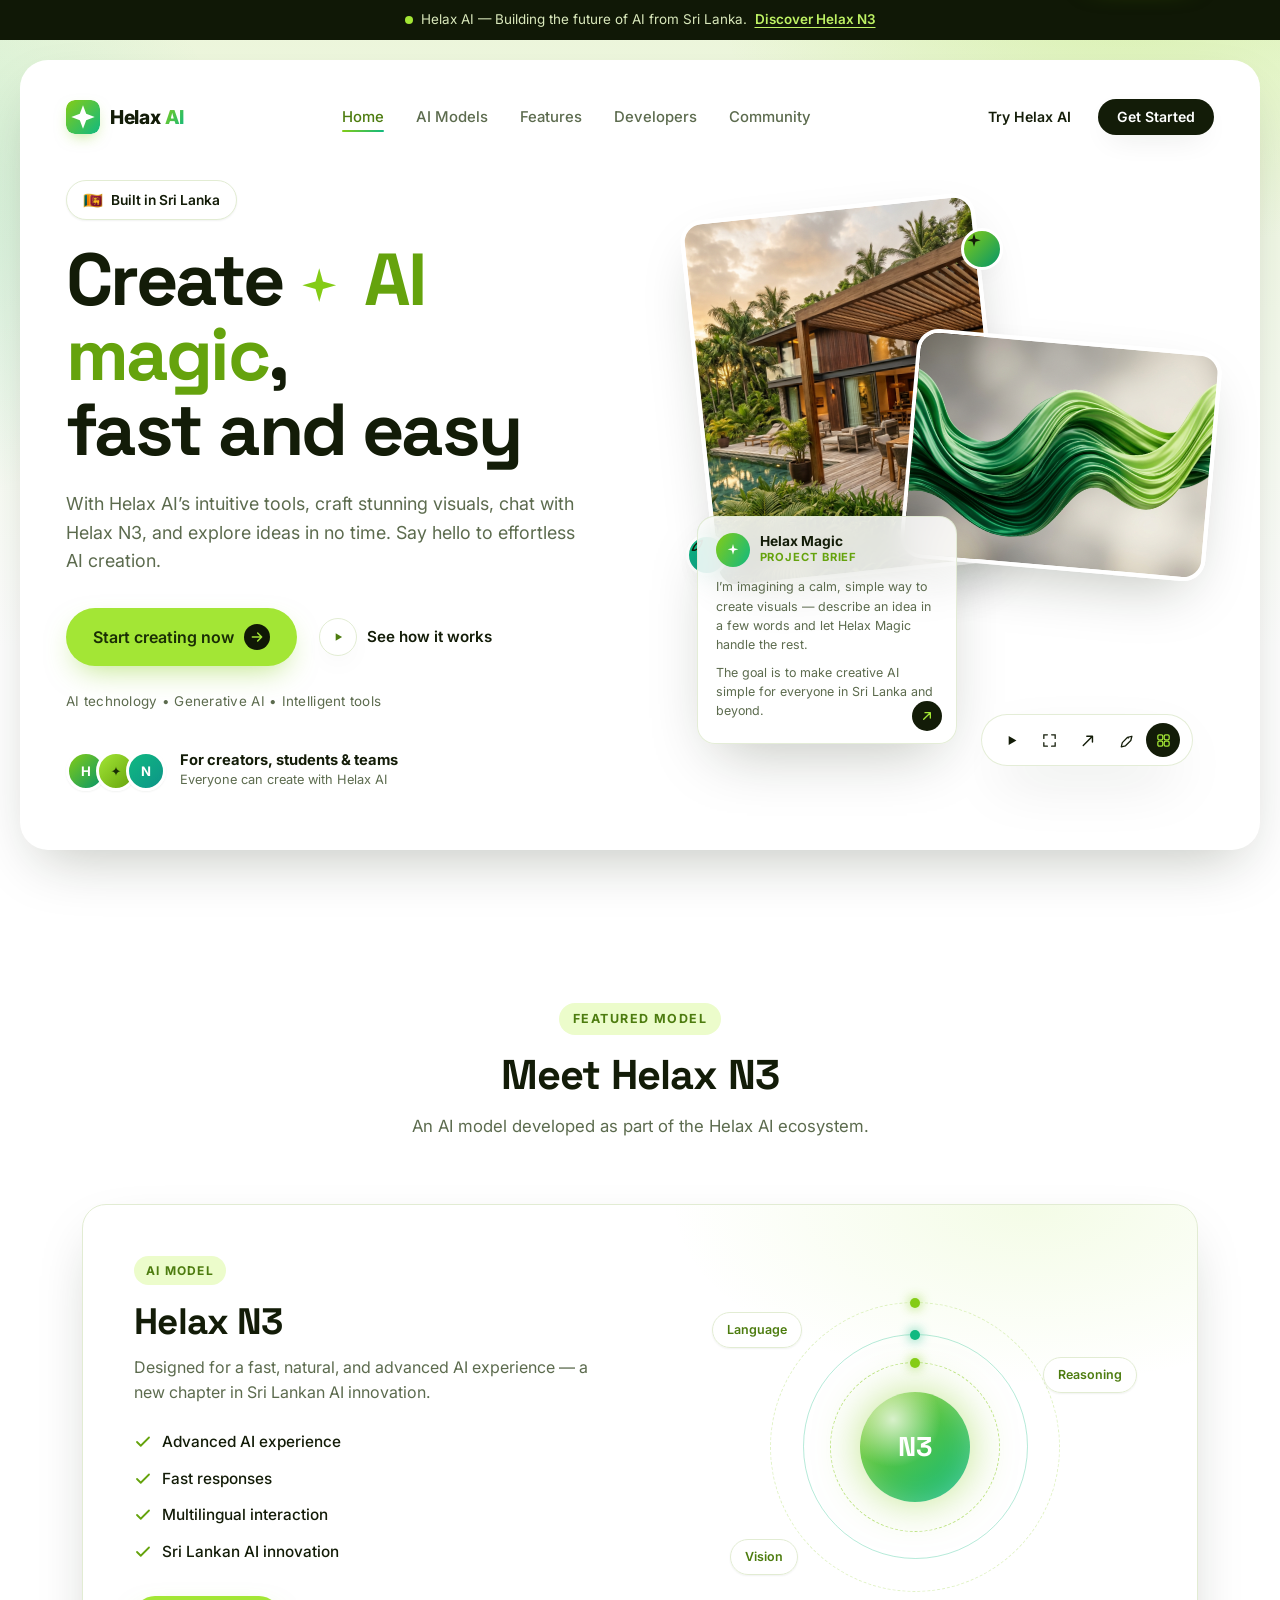
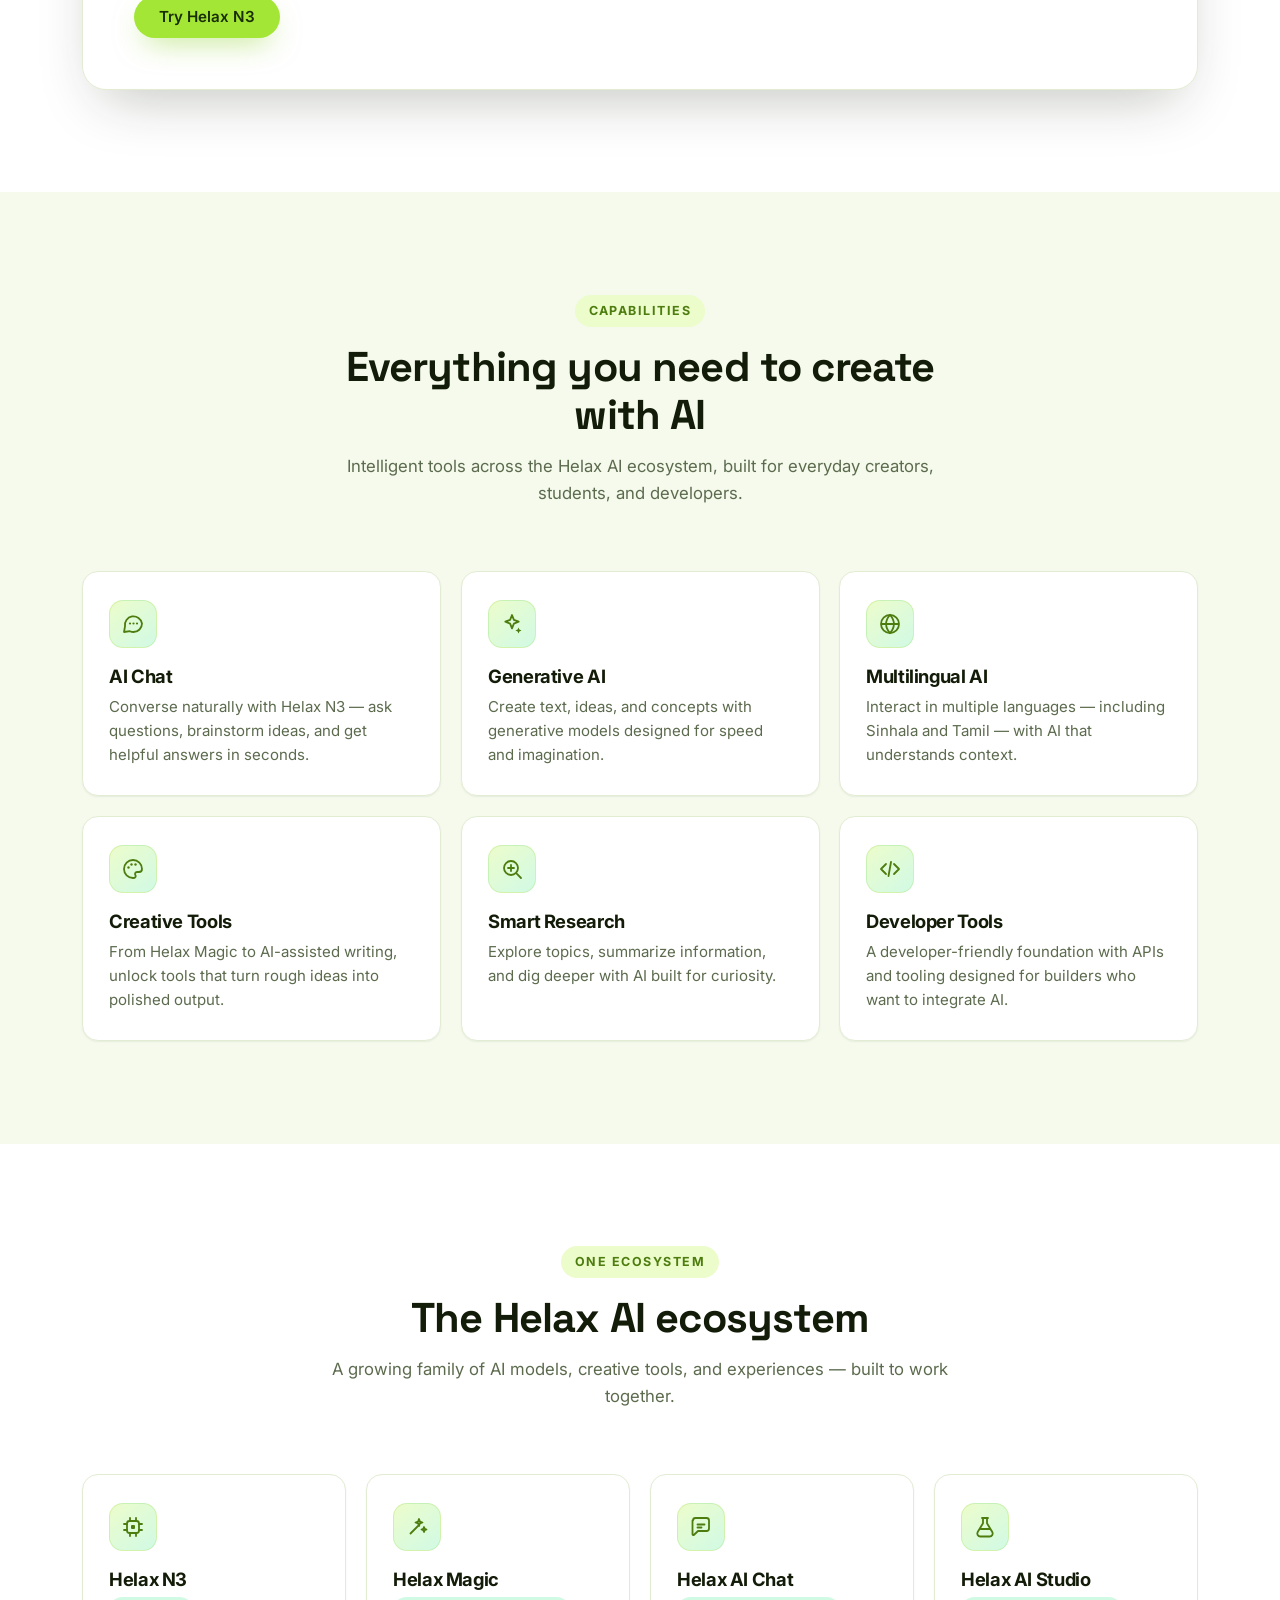
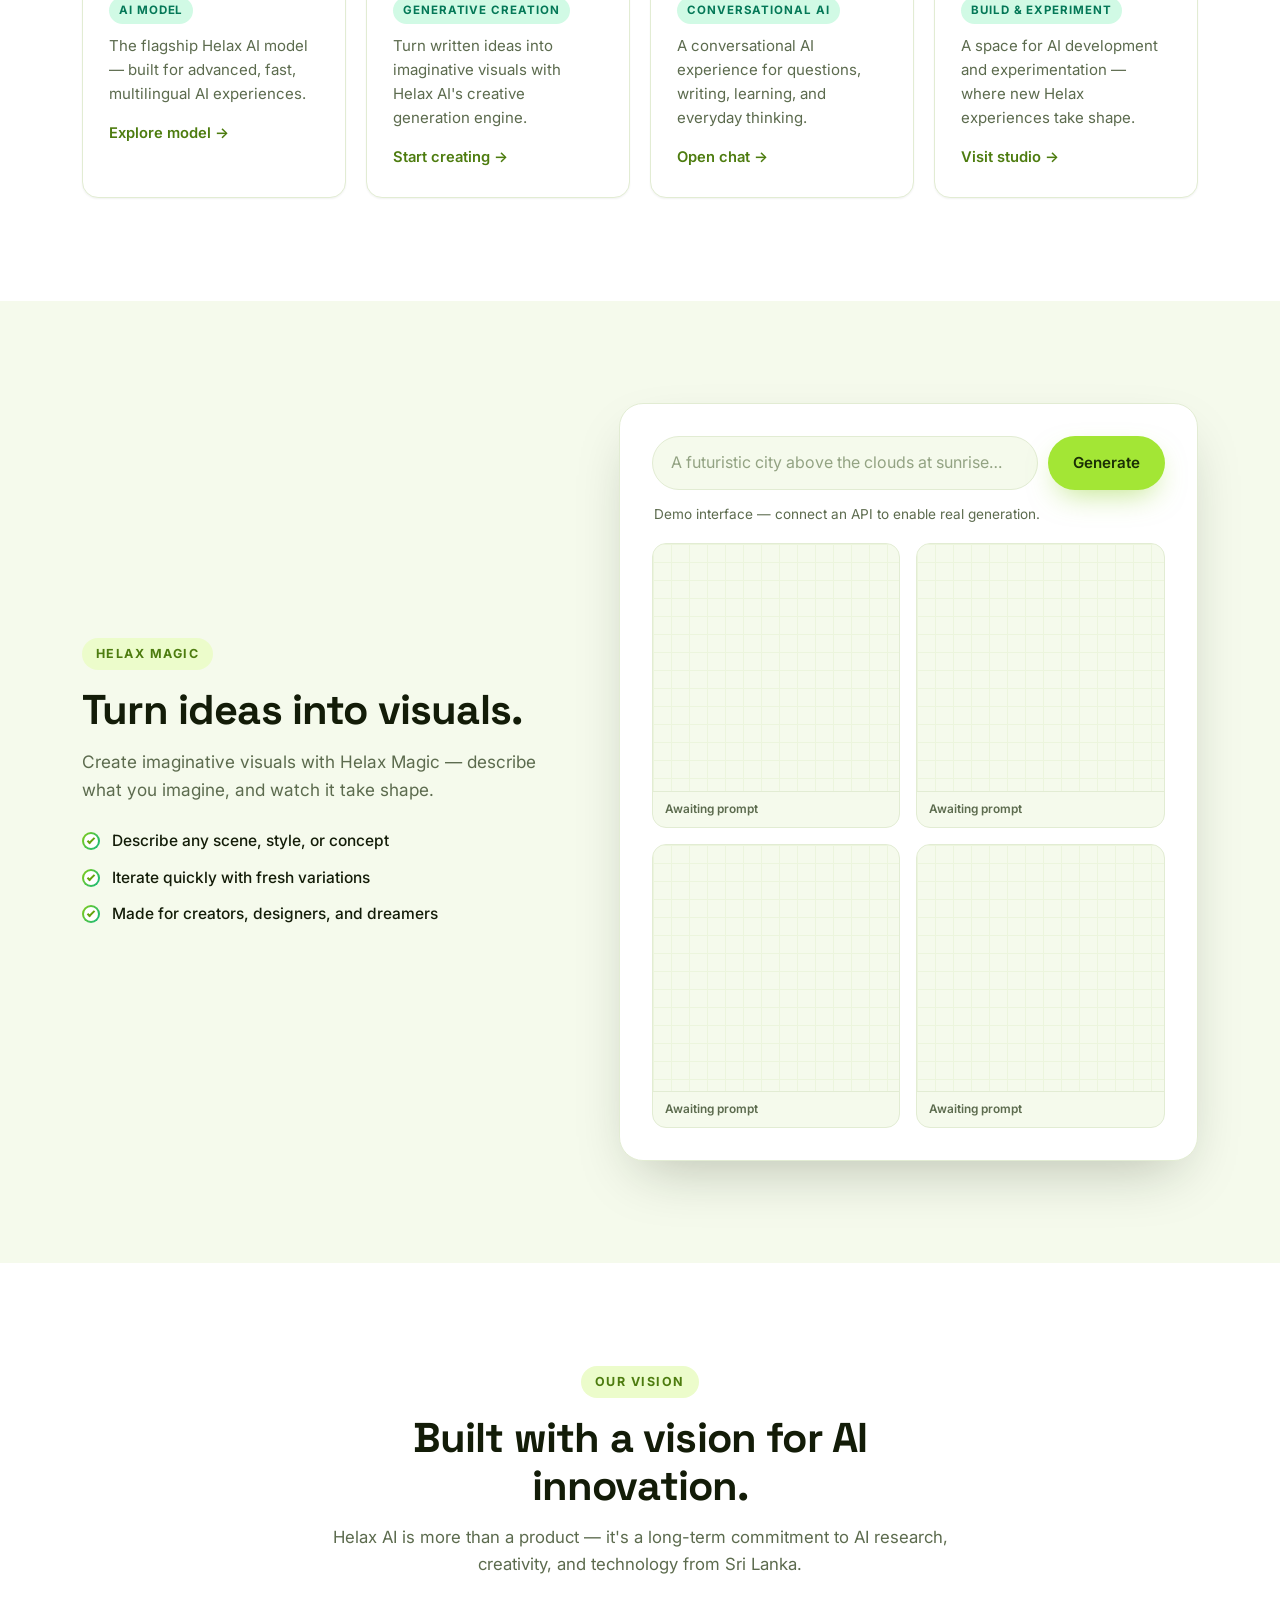
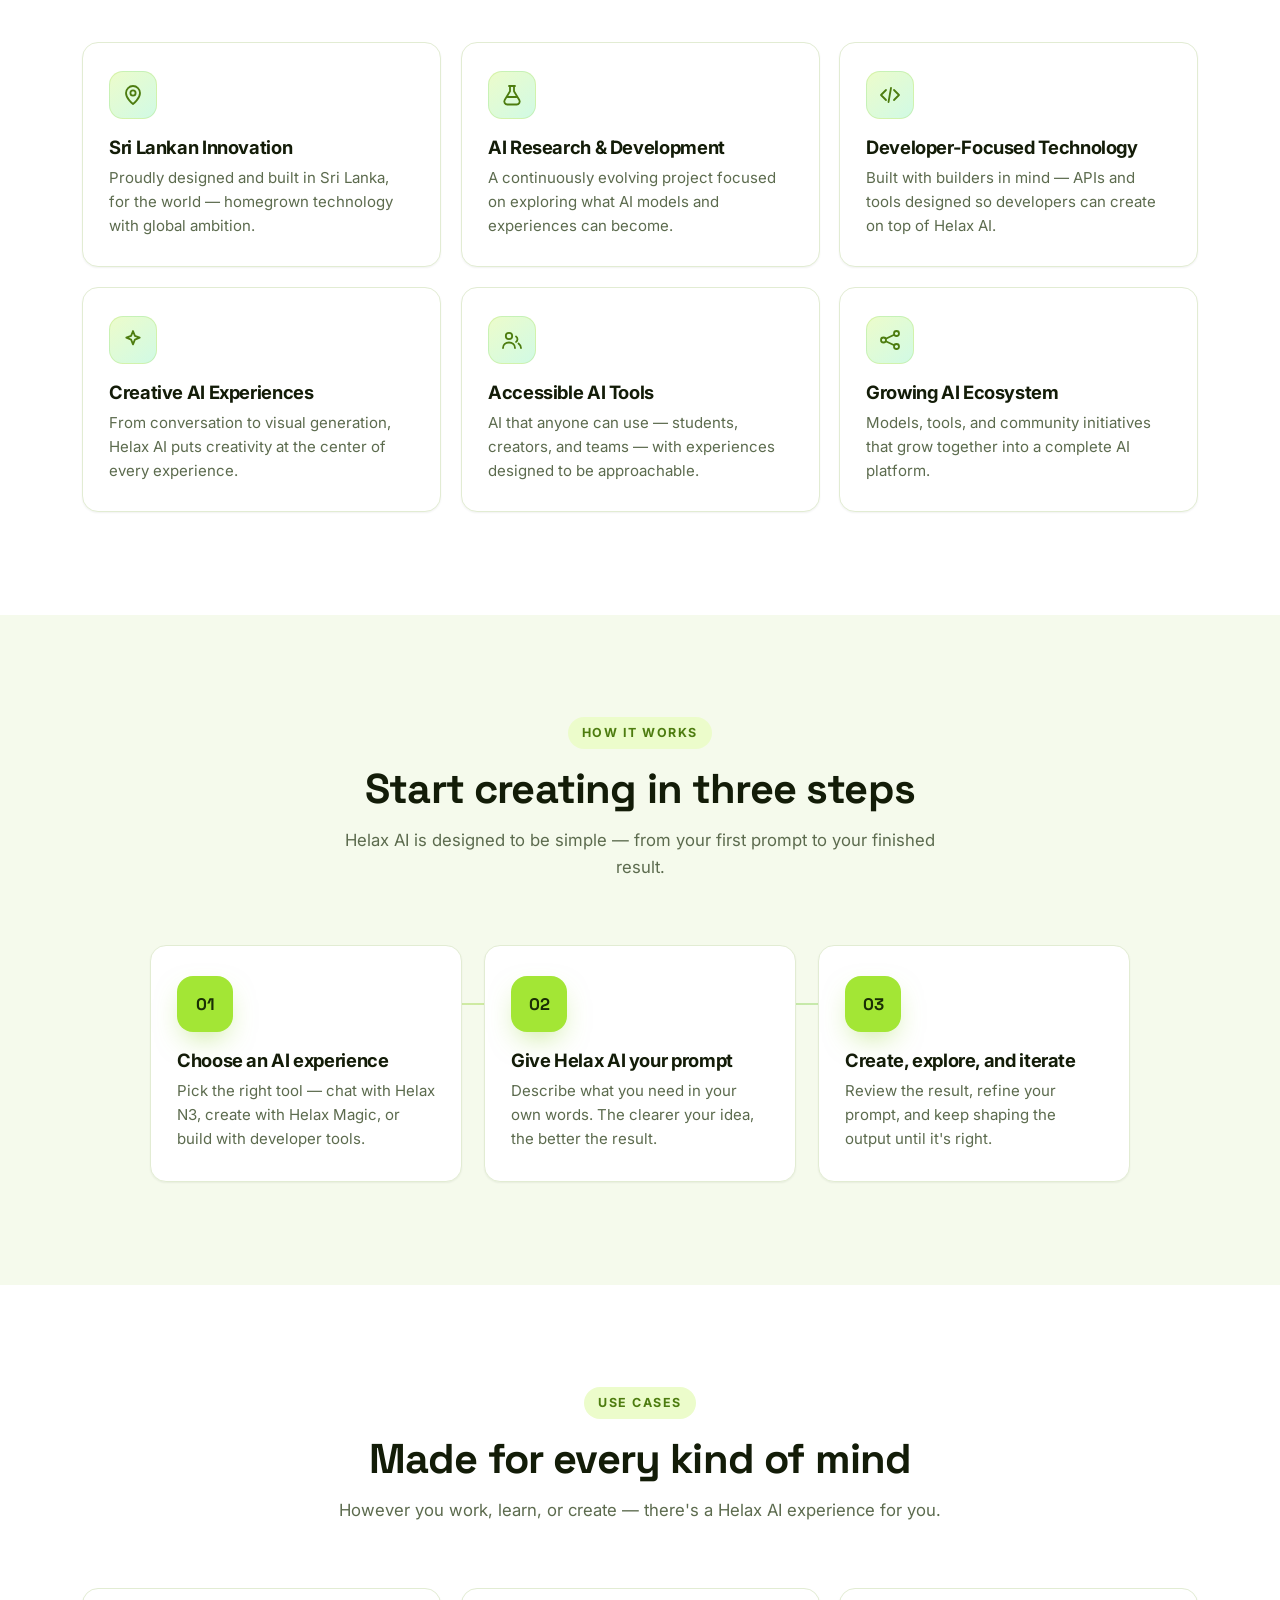
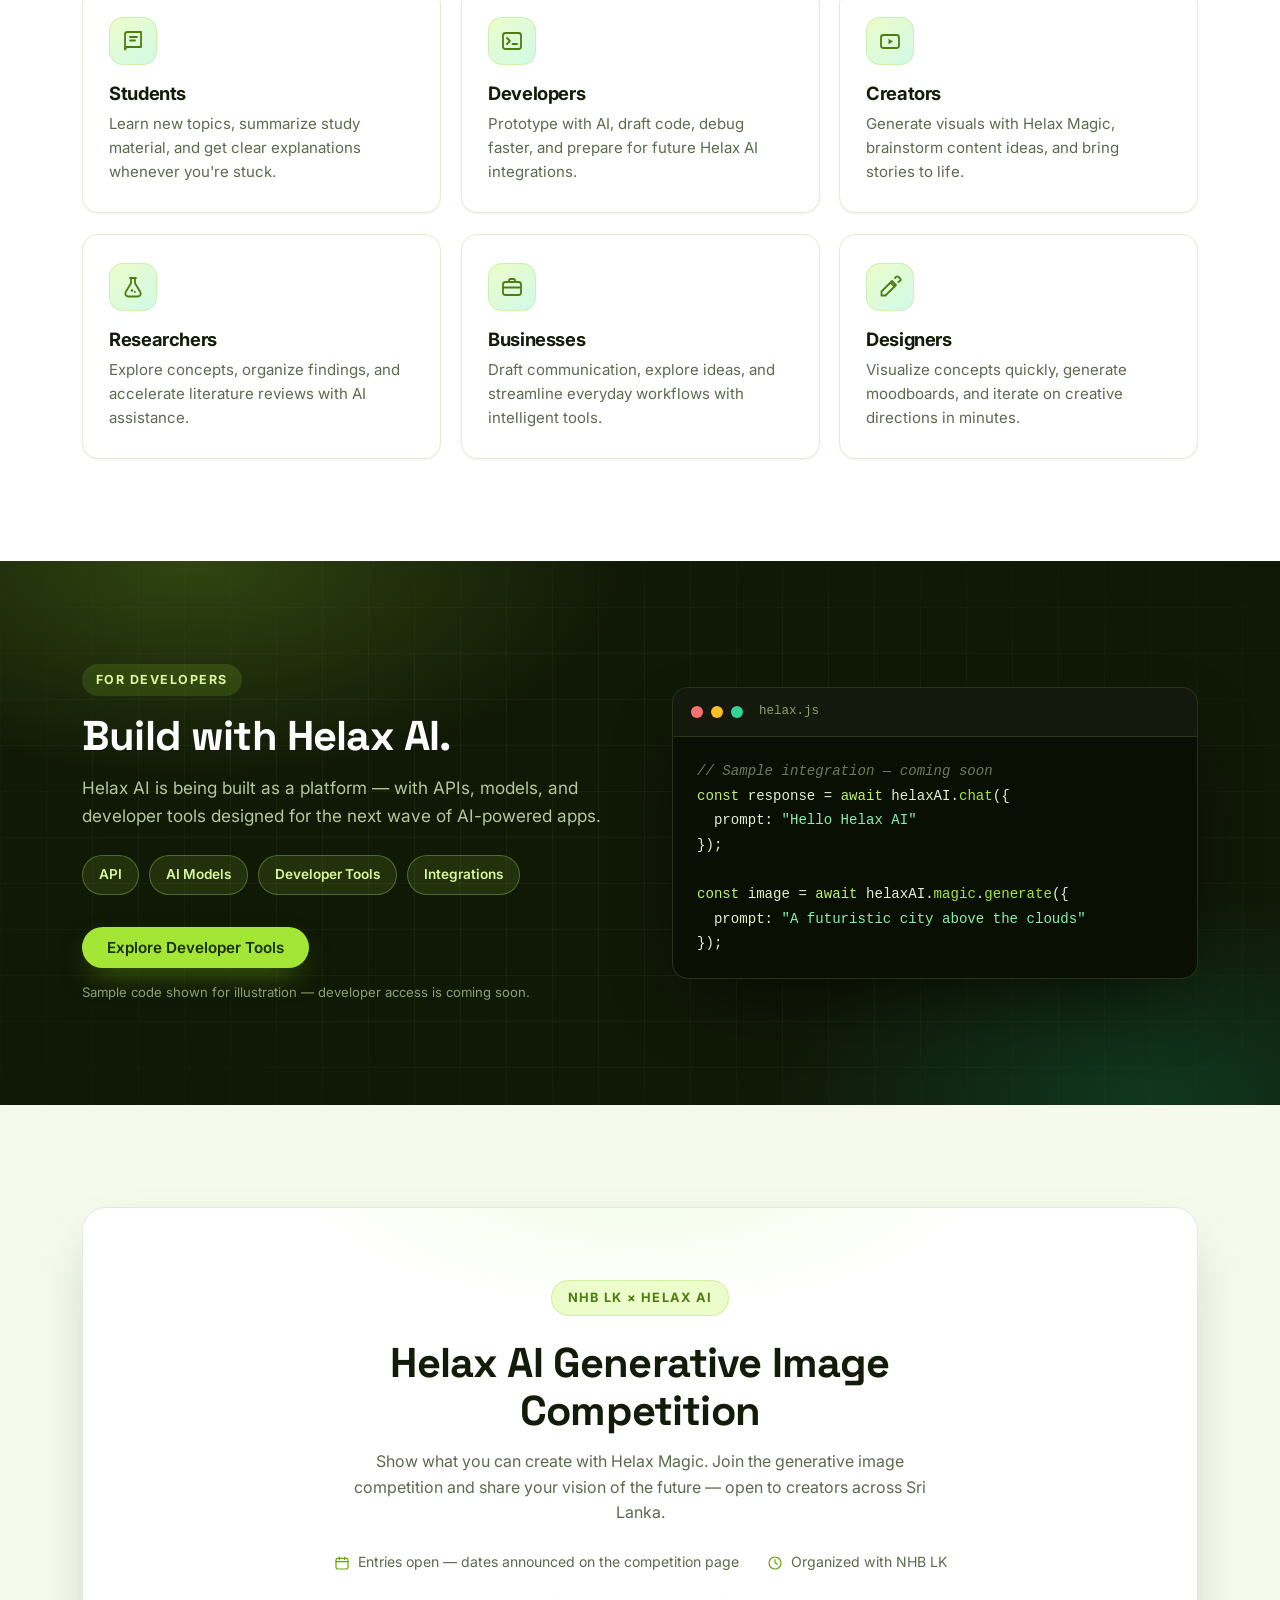
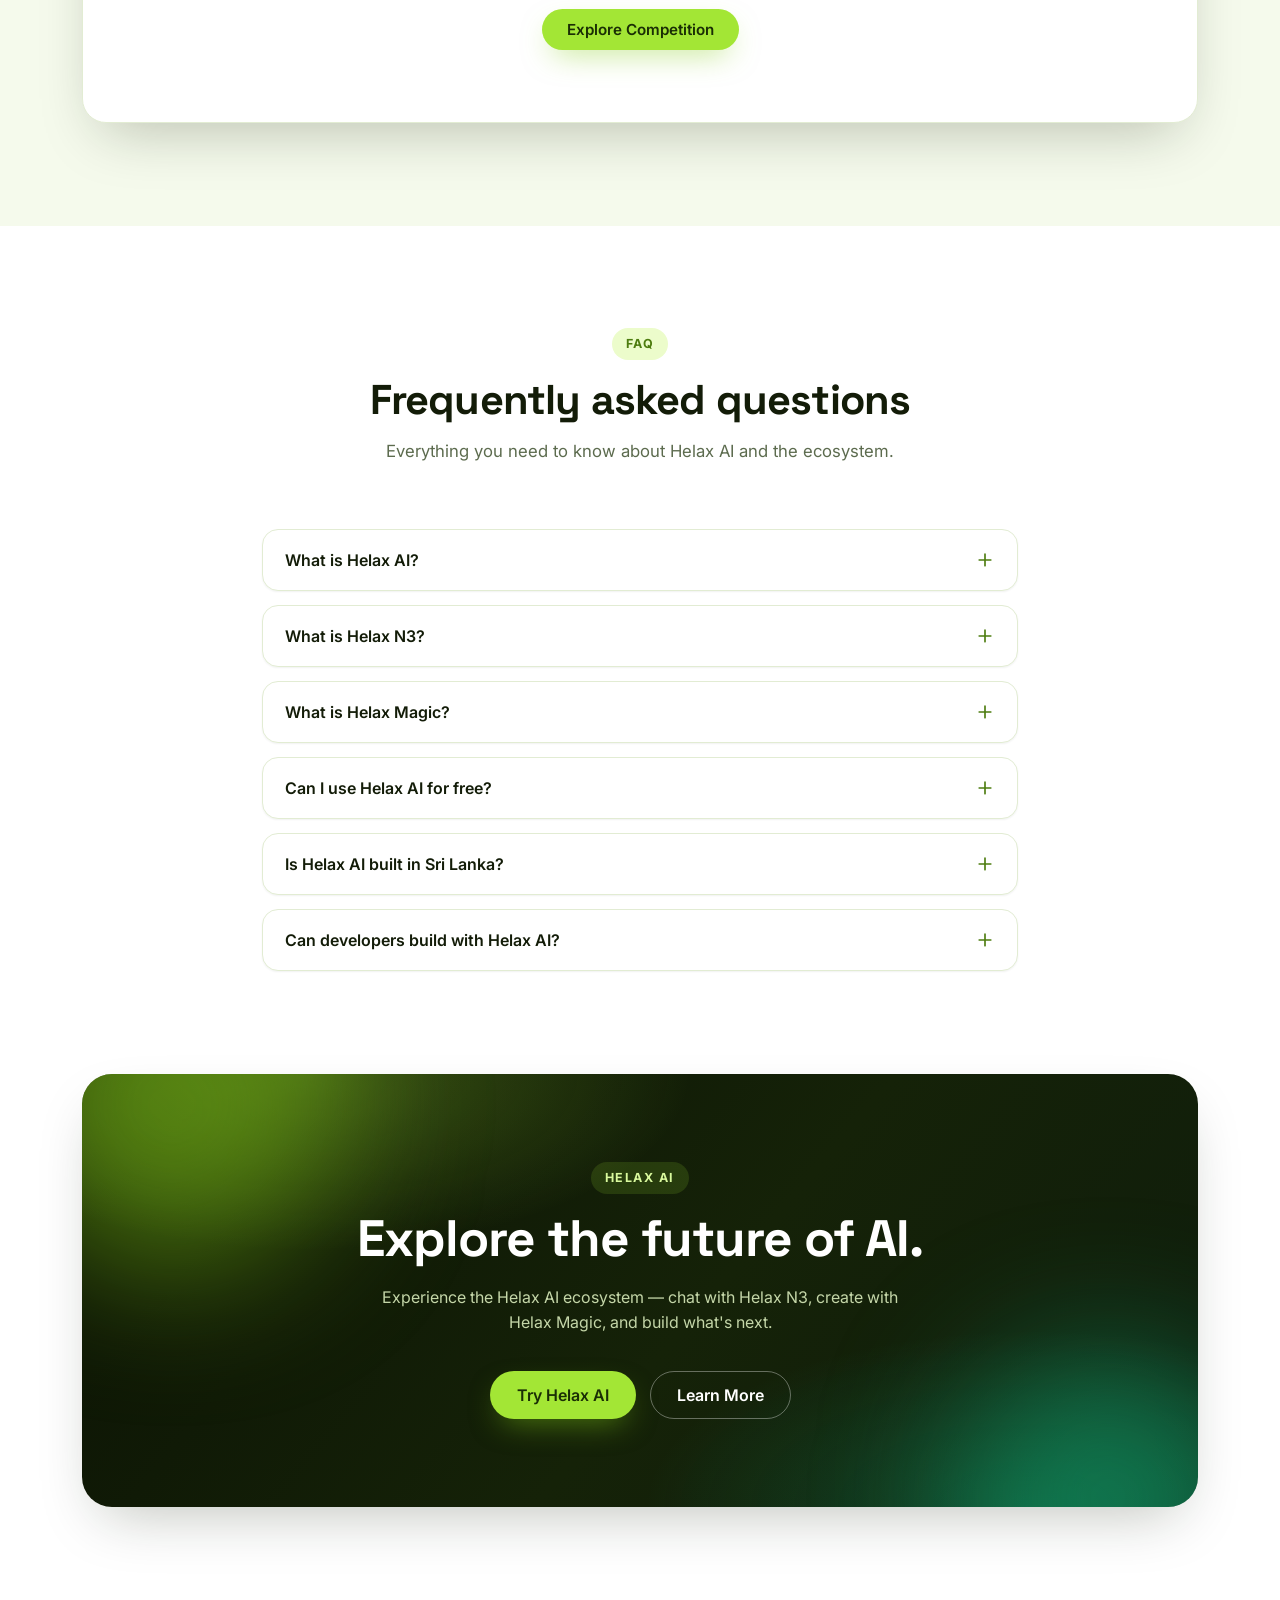
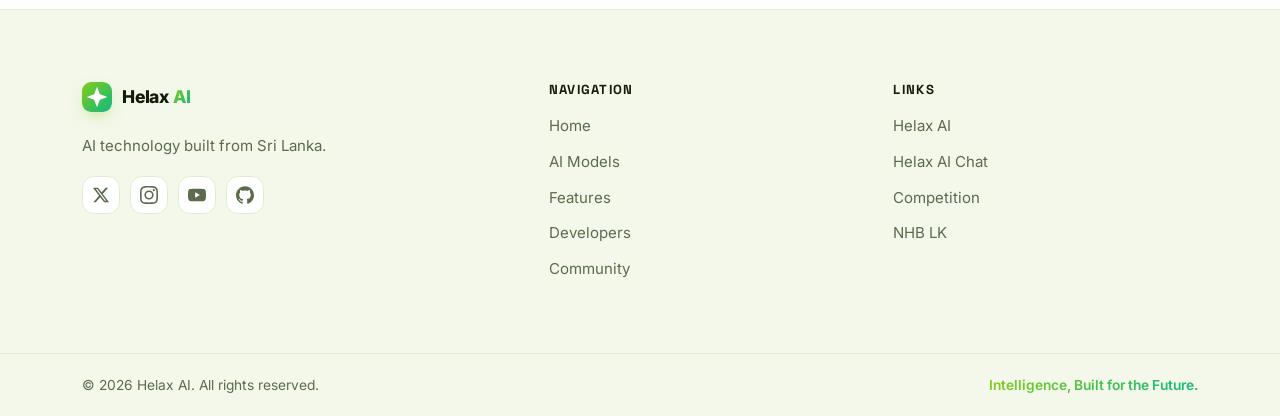
==== index.html @ f69580df "Add files via upload" ====
<!DOCTYPE html>
<html lang="en">
<head>
  <meta charset="UTF-8" />
  <meta name="viewport" content="width=device-width, initial-scale=1.0" />

  <!-- ===== Primary SEO ===== -->
  <title>Helax AI — AI Technology Built in Sri Lanka</title>
  <meta name="description" content="Explore Helax AI, a Sri Lankan AI technology project featuring Helax N3, generative AI, intelligent tools and creative AI experiences." />
  <link rel="canonical" href="https://helaxai.com/" />
  <meta name="robots" content="index, follow" />
  <meta name="theme-color" content="#a3e635" />

  <!-- ===== Open Graph ===== -->
  <meta property="og:type" content="website" />
  <meta property="og:url" content="https://helaxai.com/" />
  <meta property="og:site_name" content="Helax AI" />
  <meta property="og:title" content="Helax AI — AI Technology Built in Sri Lanka" />
  <meta property="og:description" content="Explore Helax AI, a Sri Lankan AI technology project featuring Helax N3, generative AI, intelligent tools and creative AI experiences." />

  <!-- ===== Twitter Card ===== -->
  <meta name="twitter:card" content="summary" />
  <meta name="twitter:url" content="https://helaxai.com/" />
  <meta name="twitter:title" content="Helax AI — AI Technology Built in Sri Lanka" />
  <meta name="twitter:description" content="Explore Helax AI, a Sri Lankan AI technology project featuring Helax N3, generative AI, intelligent tools and creative AI experiences." />

  <!-- ===== Favicon (inline SVG, no external file needed) ===== -->
  <link rel="icon" href="data:image/svg+xml,%3Csvg xmlns='http://www.w3.org/2000/svg' viewBox='0 0 64 64'%3E%3Cdefs%3E%3ClinearGradient id='g' x1='0' y1='0' x2='1' y2='1'%3E%3Cstop offset='0' stop-color='%2384cc16'/%3E%3Cstop offset='1' stop-color='%2310b981'/%3E%3C/linearGradient%3E%3C/defs%3E%3Crect width='64' height='64' rx='16' fill='url(%23g)'/%3E%3Cpath d='M32 10l6 16 16 6-16 6-6 16-6-16-16-6 16-6z' fill='white'/%3E%3C/svg%3E" />

  <!-- ===== Fonts (with system fallbacks; page works fully offline) ===== -->
  <link rel="preconnect" href="https://fonts.googleapis.com" />
  <link rel="preconnect" href="https://fonts.gstatic.com" crossorigin />
  <link href="https://fonts.googleapis.com/css2?family=Inter:wght@400;500;600;700;800&family=Space+Grotesk:wght@500;600;700&display=swap" rel="stylesheet" />

  <link rel="stylesheet" href="style.css" />

  <!-- ===== Structured data: Organization + WebSite ===== -->
  <script type="application/ld+json">
  {
    "@context": "https://schema.org",
    "@graph": [
      {
        "@type": "Organization",
        "@id": "https://helaxai.com/#organization",
        "name": "Helax AI",
        "url": "https://helaxai.com/",
        "description": "Sri Lankan AI technology project focused on AI models, generative AI, intelligent tools, and AI experiences.",
        "slogan": "Intelligence, Built for the Future."
      },
      {
        "@type": "WebSite",
        "@id": "https://helaxai.com/#website",
        "url": "https://helaxai.com/",
        "name": "Helax AI",
        "inLanguage": "en",
        "publisher": { "@id": "https://helaxai.com/#organization" }
      }
    ]
  }
  </script>
</head>

<body>
  <a class="skip-link" href="#main">Skip to main content</a>

  <!-- ==================================================
       1. ANNOUNCEMENT BAR
  =================================================== -->
  <div class="announce" role="region" aria-label="Announcement">
    <p class="announce-text">
      <span class="announce-dot" aria-hidden="true"></span>
      Helax AI — Building the future of AI from Sri Lanka.
      <a class="announce-link" href="#models">Discover Helax N3</a>
    </p>
  </div>

  <!-- ==================================================
       2. NAVBAR
  =================================================== -->
  <header class="site-header" id="siteHeader">
    <nav class="nav container" aria-label="Primary navigation">
      <!-- Brand / logo (pure HTML+CSS mark) -->
      <a href="#home" class="brand" aria-label="Helax AI — home">
        <svg class="brand-mark" viewBox="0 0 64 64" width="34" height="34" aria-hidden="true" focusable="false">
          <defs>
            <linearGradient id="logoGrad" x1="0" y1="0" x2="1" y2="1">
              <stop offset="0" stop-color="#84cc16" />
              <stop offset="1" stop-color="#10b981" />
            </linearGradient>
          </defs>
          <rect width="64" height="64" rx="16" fill="url(#logoGrad)" />
          <path d="M32 10l6 16 16 6-16 6-6 16-6-16-16-6 16-6z" fill="#ffffff" />
        </svg>
        <span class="brand-name">Helax&nbsp;<span class="brand-ai">AI</span></span>
      </a>

      <!-- Desktop links -->
      <ul class="nav-links" id="navLinks">
        <li><a class="nav-link is-active" href="#home">Home</a></li>
        <li><a class="nav-link" href="#models">AI Models</a></li>
        <li><a class="nav-link" href="#features">Features</a></li>
        <li><a class="nav-link" href="#developers">Developers</a></li>
        <li><a class="nav-link" href="#community">Community</a></li>
      </ul>

      <!-- Desktop actions -->
      <div class="nav-actions">
        <a class="btn btn-ghost btn-sm" href="https://chat.helaxai.com/">Try Helax AI</a>
        <a class="btn btn-primary btn-sm" href="https://chat.helaxai.com/">Get Started</a>
      </div>

      <!-- Mobile hamburger -->
      <button class="nav-toggle" id="navToggle" type="button"
              aria-expanded="false" aria-controls="mobileMenu" aria-label="Open navigation menu">
        <span class="nav-toggle-bar" aria-hidden="true"></span>
        <span class="nav-toggle-bar" aria-hidden="true"></span>
        <span class="nav-toggle-bar" aria-hidden="true"></span>
      </button>
    </nav>

    <!-- Animated mobile menu -->
    <div class="mobile-menu" id="mobileMenu" aria-hidden="true">
      <ul class="mobile-nav">
        <li><a class="mobile-link" href="#home">Home</a></li>
        <li><a class="mobile-link" href="#models">AI Models</a></li>
        <li><a class="mobile-link" href="#features">Features</a></li>
        <li><a class="mobile-link" href="#developers">Developers</a></li>
        <li><a class="mobile-link" href="#community">Community</a></li>
      </ul>
      <div class="mobile-actions">
        <a class="btn btn-outline btn-block" href="https://chat.helaxai.com/">Try Helax AI</a>
        <a class="btn btn-primary btn-block" href="https://chat.helaxai.com/">Get Started</a>
      </div>
    </div>
  </header>

  <main id="main">

    <!-- ==================================================
         3. HERO
    =================================================== -->
    <section class="hero" id="home">
      <div class="hero-shell">
        <div class="hero-panel" id="heroPanel">
          <!-- Inner nav row (visible on desktop; mobile uses the sticky header) -->
          <div class="hero-nav">
            <a href="#home" class="brand" aria-label="Helax AI — home">
              <svg class="brand-mark" viewBox="0 0 64 64" width="34" height="34" aria-hidden="true" focusable="false">
                <defs>
                  <linearGradient id="logoGradHero" x1="0" y1="0" x2="1" y2="1">
                    <stop offset="0" stop-color="#84cc16" />
                    <stop offset="1" stop-color="#10b981" />
                  </linearGradient>
                </defs>
                <rect width="64" height="64" rx="16" fill="url(#logoGradHero)" />
                <path d="M32 10l6 16 16 6-16 6-6 16-6-16-16-6 16-6z" fill="#ffffff" />
              </svg>
              <span class="brand-name">Helax&nbsp;<span class="brand-ai">AI</span></span>
            </a>
            <ul class="hero-nav-links">
              <li><a class="nav-link is-active" href="#home">Home</a></li>
              <li><a class="nav-link" href="#models">AI Models</a></li>
              <li><a class="nav-link" href="#features">Features</a></li>
              <li><a class="nav-link" href="#developers">Developers</a></li>
              <li><a class="nav-link" href="#community">Community</a></li>
            </ul>
            <div class="hero-nav-actions">
              <a class="btn btn-ghost btn-sm" href="https://chat.helaxai.com/">Try Helax AI</a>
              <a class="btn btn-dark btn-sm" href="https://chat.helaxai.com/">Get Started</a>
            </div>
          </div>

          <div class="hero-content">
            <div class="hero-copy">
              <span class="badge reveal">
                <span class="badge-flag" aria-hidden="true">🇱🇰</span>
                Built in Sri Lanka
              </span>
              <h1 class="hero-title reveal">
                Create
                <svg class="spark" viewBox="0 0 24 24" width="0.55em" height="0.55em" aria-hidden="true" focusable="false"><path d="M12 2l2.2 7.8L22 12l-7.8 2.2L12 22l-2.2-7.8L2 12l7.8-2.2z" fill="currentColor" /></svg>
                <span class="hl-accent">AI magic</span>,<br />
                fast and easy
              </h1>
              <p class="hero-sub reveal">
                With Helax AI&rsquo;s intuitive tools, craft stunning visuals, chat with
                Helax N3, and explore ideas in no time. Say hello to effortless AI creation.
              </p>
              <div class="hero-cta reveal">
                <a class="btn btn-primary btn-lg" href="https://chat.helaxai.com/">
                  Start creating now
                  <span class="btn-chip" aria-hidden="true">
                    <svg viewBox="0 0 24 24" width="16" height="16" focusable="false"><path d="M5 12h14m-6-6 6 6-6 6" fill="none" stroke="currentColor" stroke-width="2.2" stroke-linecap="round" stroke-linejoin="round"/></svg>
                  </span>
                </a>
                <a class="btn-play" href="#how">
                  <span class="play-circle" aria-hidden="true">
                    <svg viewBox="0 0 24 24" width="14" height="14" focusable="false"><path d="M8 5.5v13l11-6.5z" fill="currentColor" /></svg>
                  </span>
                  See how it works
                </a>
              </div>
              <p class="hero-trust reveal">AI technology <span aria-hidden="true">•</span> Generative AI <span aria-hidden="true">•</span> Intelligent tools</p>

              <div class="avatar-stack reveal">
                <div class="avatars" aria-hidden="true">
                  <span class="av-1">H</span>
                  <span class="av-2">✦</span>
                  <span class="av-3">N</span>
                </div>
                <div class="avatar-copy">
                  <strong>For creators, students &amp; teams</strong>
                  <small>Everyone can create with Helax AI</small>
                </div>
              </div>
            </div>

            <!-- Collage of AI-generated visuals + glass brief card -->
            <div class="hero-collage reveal">
              <figure class="collage-card cc-main">
                <img src="assets/hero-villa.png" alt="AI-generated visual of a modern tropical villa at golden hour" width="1536" height="1024" fetchpriority="high" />
              </figure>
              <figure class="collage-card cc-alt">
                <img src="assets/hero-abstract.png" alt="AI-generated abstract emerald gradient artwork" width="1536" height="1024" loading="lazy" />
              </figure>
              <span class="collage-chip chip-1" aria-hidden="true">
                <svg viewBox="0 0 24 24" width="20" height="20" focusable="false"><path d="M12 3l1.8 6.2L20 11l-6.2 1.8L12 19l-1.8-6.2L4 11l6.2-1.8z" fill="currentColor" /></svg>
              </span>
              <span class="collage-chip chip-2" aria-hidden="true">
                <svg viewBox="0 0 24 24" width="20" height="20" focusable="false"><path d="M4 16c2-6 6-10 12-12-1 6-4 10-9 12H4z" fill="none" stroke="currentColor" stroke-width="1.8" stroke-linejoin="round" /></svg>
              </span>

              <div class="brief-card">
                <div class="brief-head">
                  <span class="brief-avatar" aria-hidden="true">
                    <svg viewBox="0 0 24 24" width="16" height="16" focusable="false"><path d="M12 3l1.8 6.2L20 11l-6.2 1.8L12 19l-1.8-6.2L4 11l6.2-1.8z" fill="currentColor" /></svg>
                  </span>
                  <div>
                    <strong>Helax Magic</strong>
                    <small>Project brief</small>
                  </div>
                </div>
                <p>I&rsquo;m imagining a calm, simple way to create visuals — describe an idea in a few words and let Helax Magic handle the rest.</p>
                <p>The goal is to make creative AI simple for everyone in Sri Lanka and beyond.</p>
                <span class="brief-arrow" aria-hidden="true">
                  <svg viewBox="0 0 24 24" width="16" height="16" focusable="false"><path d="M7 17L17 7M9 7h8v8" fill="none" stroke="currentColor" stroke-width="2" stroke-linecap="round" stroke-linejoin="round"/></svg>
                </span>
              </div>

              <div class="collage-toolbar" aria-hidden="true">
                <button type="button" tabindex="-1">
                  <svg viewBox="0 0 24 24" width="17" height="17" focusable="false"><path d="M8 5.5v13l11-6.5z" fill="currentColor" /></svg>
                </button>
                <button type="button" tabindex="-1">
                  <svg viewBox="0 0 24 24" width="17" height="17" fill="none" stroke="currentColor" stroke-width="1.8" stroke-linecap="round" focusable="false"><path d="M9 4H4v5m11-5h5v5m0 6v5h-5M4 15v5h5" /></svg>
                </button>
                <button type="button" tabindex="-1">
                  <svg viewBox="0 0 24 24" width="17" height="17" fill="none" stroke="currentColor" stroke-width="2" stroke-linecap="round" focusable="false"><path d="M6 19L19 6M19 6h-8m8 0v8" /></svg>
                </button>
                <button type="button" tabindex="-1">
                  <svg viewBox="0 0 24 24" width="17" height="17" fill="none" stroke="currentColor" stroke-width="1.8" stroke-linejoin="round" focusable="false"><path d="M6 21L7.5 15 15 7.5 21 6l-1.5 6L12 19.5 6 21z" /><path d="M15 7.5l1.5 1.5" /></svg>
                </button>
                <button type="button" class="tool-active" tabindex="-1">
                  <svg viewBox="0 0 24 24" width="17" height="17" fill="none" stroke="currentColor" stroke-width="1.8" focusable="false"><rect x="4" y="4" width="7" height="7" rx="2" /><rect x="13" y="4" width="7" height="7" rx="2" /><rect x="4" y="13" width="7" height="7" rx="2" /><rect x="13" y="13" width="7" height="7" rx="2" /></svg>
                </button>
              </div>
            </div>
          </div>
        </div>
      </div>
    </section>

    <!-- ==================================================
         4. AI MODEL SHOWCASE
    =================================================== -->
    <section class="section" id="models">
      <div class="container">
        <div class="section-head reveal">
          <span class="eyebrow">Featured Model</span>
          <h2>Meet Helax N3</h2>
          <p>An AI model developed as part of the Helax AI ecosystem.</p>
        </div>

        <div class="model-card reveal">
          <div class="model-info">
            <span class="model-tag">AI Model</span>
            <h3>Helax N3</h3>
            <p class="model-desc">
              Designed for a fast, natural, and advanced AI experience —
              a new chapter in Sri Lankan AI innovation.
            </p>
            <ul class="model-list">
              <li>
                <svg viewBox="0 0 24 24" width="18" height="18" aria-hidden="true" focusable="false"><path d="M20 6 9 17l-5-5" fill="none" stroke="currentColor" stroke-width="2.4" stroke-linecap="round" stroke-linejoin="round"/></svg>
                Advanced AI experience
              </li>
              <li>
                <svg viewBox="0 0 24 24" width="18" height="18" aria-hidden="true" focusable="false"><path d="M20 6 9 17l-5-5" fill="none" stroke="currentColor" stroke-width="2.4" stroke-linecap="round" stroke-linejoin="round"/></svg>
                Fast responses
              </li>
              <li>
                <svg viewBox="0 0 24 24" width="18" height="18" aria-hidden="true" focusable="false"><path d="M20 6 9 17l-5-5" fill="none" stroke="currentColor" stroke-width="2.4" stroke-linecap="round" stroke-linejoin="round"/></svg>
                Multilingual interaction
              </li>
              <li>
                <svg viewBox="0 0 24 24" width="18" height="18" aria-hidden="true" focusable="false"><path d="M20 6 9 17l-5-5" fill="none" stroke="currentColor" stroke-width="2.4" stroke-linecap="round" stroke-linejoin="round"/></svg>
                Sri Lankan AI innovation
              </li>
            </ul>
            <a class="btn btn-primary" href="https://chat.helaxai.com/">Try Helax N3</a>
          </div>

          <!-- Animated model visualization -->
          <div class="model-viz" aria-hidden="true">
            <div class="viz-rings">
              <div class="viz-ring viz-ring-1"><span></span></div>
              <div class="viz-ring viz-ring-2"><span></span></div>
              <div class="viz-ring viz-ring-3"><span></span></div>
              <div class="viz-core">N3</div>
            </div>
            <div class="viz-chip viz-chip-1">Language</div>
            <div class="viz-chip viz-chip-2">Vision</div>
            <div class="viz-chip viz-chip-3">Reasoning</div>
          </div>
        </div>
      </div>
    </section>

    <!-- ==================================================
         5. FEATURES
    =================================================== -->
    <section class="section section-alt" id="features">
      <div class="container">
        <div class="section-head reveal">
          <span class="eyebrow">Capabilities</span>
          <h2>Everything you need to create with AI</h2>
          <p>Intelligent tools across the Helax AI ecosystem, built for everyday creators, students, and developers.</p>
        </div>

        <div class="card-grid grid-3" data-stagger>
          <article class="feature-card reveal">
            <div class="icon-wrap">
              <svg viewBox="0 0 24 24" width="24" height="24" aria-hidden="true" focusable="false"><path d="M21 11.5a8.5 8.5 0 0 1-8.5 8.5c-1.3 0-2.5-.3-3.6-.8L3 20l1-5.6a8.5 8.5 0 1 1 17-2.9Z" fill="none" stroke="currentColor" stroke-width="1.8" stroke-linejoin="round"/><circle cx="9" cy="11.5" r="1.1" fill="currentColor"/><circle cx="12.5" cy="11.5" r="1.1" fill="currentColor"/><circle cx="16" cy="11.5" r="1.1" fill="currentColor"/></svg>
            </div>
            <h3>AI Chat</h3>
            <p>Converse naturally with Helax N3 — ask questions, brainstorm ideas, and get helpful answers in seconds.</p>
          </article>

          <article class="feature-card reveal">
            <div class="icon-wrap">
              <svg viewBox="0 0 24 24" width="24" height="24" aria-hidden="true" focusable="false"><path d="M12 3l1.9 4.8L18.7 9.7l-4.8 1.9L12 16.4l-1.9-4.8L5.3 9.7l4.8-1.9L12 3Z" fill="none" stroke="currentColor" stroke-width="1.8" stroke-linejoin="round"/><path d="M18.5 15.5l.9 2.1 2.1.9-2.1.9-.9 2.1-.9-2.1-2.1-.9 2.1-.9.9-2.1Z" fill="currentColor"/></svg>
            </div>
            <h3>Generative AI</h3>
            <p>Create text, ideas, and concepts with generative models designed for speed and imagination.</p>
          </article>

          <article class="feature-card reveal">
            <div class="icon-wrap">
              <svg viewBox="0 0 24 24" width="24" height="24" aria-hidden="true" focusable="false"><circle cx="12" cy="12" r="9" fill="none" stroke="currentColor" stroke-width="1.8"/><path d="M3 12h18M12 3c2.5 2.6 3.9 5.7 3.9 9S14.5 18.4 12 21c-2.5-2.6-3.9-5.7-3.9-9S9.5 5.6 12 3Z" fill="none" stroke="currentColor" stroke-width="1.8"/></svg>
            </div>
            <h3>Multilingual AI</h3>
            <p>Interact in multiple languages — including Sinhala and Tamil — with AI that understands context.</p>
          </article>

          <article class="feature-card reveal">
            <div class="icon-wrap">
              <svg viewBox="0 0 24 24" width="24" height="24" aria-hidden="true" focusable="false"><path d="M12 21a9 9 0 1 1 9-9c0 2-1.5 3-3 3h-2a2 2 0 0 0-1.5 3.3c.6.7.1 2.7-2.5 2.7Z" fill="none" stroke="currentColor" stroke-width="1.8" stroke-linejoin="round"/><circle cx="7.5" cy="10.5" r="1.2" fill="currentColor"/><circle cx="10.5" cy="7.5" r="1.2" fill="currentColor"/><circle cx="14.5" cy="7.5" r="1.2" fill="currentColor"/></svg>
            </div>
            <h3>Creative Tools</h3>
            <p>From Helax Magic to AI-assisted writing, unlock tools that turn rough ideas into polished output.</p>
          </article>

          <article class="feature-card reveal">
            <div class="icon-wrap">
              <svg viewBox="0 0 24 24" width="24" height="24" aria-hidden="true" focusable="false"><circle cx="11" cy="11" r="7" fill="none" stroke="currentColor" stroke-width="1.8"/><path d="m21 21-4.3-4.3" stroke="currentColor" stroke-width="1.8" stroke-linecap="round"/><path d="M8 11h6M11 8v6" stroke="currentColor" stroke-width="1.8" stroke-linecap="round"/></svg>
            </div>
            <h3>Smart Research</h3>
            <p>Explore topics, summarize information, and dig deeper with AI built for curiosity.</p>
          </article>

          <article class="feature-card reveal">
            <div class="icon-wrap">
              <svg viewBox="0 0 24 24" width="24" height="24" aria-hidden="true" focusable="false"><path d="m8 7-5 5 5 5M16 7l5 5-5 5" fill="none" stroke="currentColor" stroke-width="1.8" stroke-linecap="round" stroke-linejoin="round"/><path d="m13 5-2.5 14" stroke="currentColor" stroke-width="1.8" stroke-linecap="round"/></svg>
            </div>
            <h3>Developer Tools</h3>
            <p>A developer-friendly foundation with APIs and tooling designed for builders who want to integrate AI.</p>
          </article>
        </div>
      </div>
    </section>

    <!-- ==================================================
         6. HELAX AI ECOSYSTEM
    =================================================== -->
    <section class="section" id="ecosystem">
      <div class="container">
        <div class="section-head reveal">
          <span class="eyebrow">One Ecosystem</span>
          <h2>The Helax AI ecosystem</h2>
          <p>A growing family of AI models, creative tools, and experiences — built to work together.</p>
        </div>

        <div class="card-grid grid-4" data-stagger>
          <article class="eco-card reveal">
            <div class="icon-wrap">
              <svg viewBox="0 0 24 24" width="24" height="24" aria-hidden="true" focusable="false"><rect x="6" y="6" width="12" height="12" rx="2.5" fill="none" stroke="currentColor" stroke-width="1.8"/><rect x="10" y="10" width="4" height="4" rx="1" fill="currentColor"/><path d="M9 3v3M15 3v3M9 18v3M15 18v3M3 9h3M3 15h3M18 9h3M18 15h3" stroke="currentColor" stroke-width="1.8" stroke-linecap="round"/></svg>
            </div>
            <h3>Helax N3</h3>
            <span class="eco-tag">AI Model</span>
            <p>The flagship Helax AI model — built for advanced, fast, multilingual AI experiences.</p>
            <a class="card-link" href="#models">Explore model<span aria-hidden="true"> →</span></a>
          </article>

          <article class="eco-card reveal">
            <div class="icon-wrap">
              <svg viewBox="0 0 24 24" width="24" height="24" aria-hidden="true" focusable="false"><path d="m5 19 9.5-9.5M14 4l.9 2.6L17.5 7.5l-2.6.9L14 11l-.9-2.6L10.5 7.5l2.6-.9L14 4ZM19 12l.7 1.8 1.8.7-1.8.7L19 17l-.7-1.8-1.8-.7 1.8-.7L19 12Z" fill="none" stroke="currentColor" stroke-width="1.8" stroke-linejoin="round"/></svg>
            </div>
            <h3>Helax Magic</h3>
            <span class="eco-tag">Generative Creation</span>
            <p>Turn written ideas into imaginative visuals with Helax AI's creative generation engine.</p>
            <a class="card-link" href="#magic">Start creating<span aria-hidden="true"> →</span></a>
          </article>

          <article class="eco-card reveal">
            <div class="icon-wrap">
              <svg viewBox="0 0 24 24" width="24" height="24" aria-hidden="true" focusable="false"><path d="M4 5.5A2.5 2.5 0 0 1 6.5 3h11A2.5 2.5 0 0 1 20 5.5v8a2.5 2.5 0 0 1-2.5 2.5H9L4.8 20c-.5.4-1.3 0-1.3-.7V5.5Z" fill="none" stroke="currentColor" stroke-width="1.8" stroke-linejoin="round"/><path d="M8.5 9.5h7M8.5 12.5h4" stroke="currentColor" stroke-width="1.8" stroke-linecap="round"/></svg>
            </div>
            <h3>Helax AI Chat</h3>
            <span class="eco-tag">Conversational AI</span>
            <p>A conversational AI experience for questions, writing, learning, and everyday thinking.</p>
            <a class="card-link" href="https://chat.helaxai.com/">Open chat<span aria-hidden="true"> →</span></a>
          </article>

          <article class="eco-card reveal">
            <div class="icon-wrap">
              <svg viewBox="0 0 24 24" width="24" height="24" aria-hidden="true" focusable="false"><path d="M9 3h6M10 3v5.2L4.7 17a3 3 0 0 0 2.6 4.5h9.4A3 3 0 0 0 19.3 17L14 8.2V3" fill="none" stroke="currentColor" stroke-width="1.8" stroke-linecap="round" stroke-linejoin="round"/><path d="M7.5 14h9" stroke="currentColor" stroke-width="1.8" stroke-linecap="round"/></svg>
            </div>
            <h3>Helax AI Studio</h3>
            <span class="eco-tag">Build &amp; Experiment</span>
            <p>A space for AI development and experimentation — where new Helax experiences take shape.</p>
            <a class="card-link" href="https://helaxai.com/">Visit studio<span aria-hidden="true"> →</span></a>
          </article>
        </div>
      </div>
    </section>

    <!-- ==================================================
         7. HELAX MAGIC
    =================================================== -->
    <section class="section section-alt" id="magic">
      <div class="container">
        <div class="magic-grid-layout">
          <div class="magic-copy reveal">
            <span class="eyebrow">Helax Magic</span>
            <h2>Turn ideas into visuals.</h2>
            <p class="section-lead">Create imaginative visuals with Helax Magic — describe what you imagine, and watch it take shape.</p>
            <ul class="magic-points">
              <li>Describe any scene, style, or concept</li>
              <li>Iterate quickly with fresh variations</li>
              <li>Made for creators, designers, and dreamers</li>
            </ul>
          </div>

          <!-- Image-generation UI demonstration -->
          <div class="magic-panel reveal">
            <div class="magic-controls">
              <label class="sr-only" for="magicPrompt">Describe the image you want to create</label>
              <input class="magic-input" id="magicPrompt" type="text"
                     placeholder="A futuristic city above the clouds at sunrise…"
                     maxlength="140" autocomplete="off" />
              <button class="btn btn-primary" id="magicGenerate" type="button">Generate</button>
            </div>
            <p class="magic-status" id="magicStatus" role="status" aria-live="polite">
              Demo interface — connect an API to enable real generation.
            </p>
            <div class="magic-grid" id="magicGrid">
              <figure class="magic-tile">
                <div class="tile-art"></div>
                <figcaption class="tile-label">Awaiting prompt</figcaption>
              </figure>
              <figure class="magic-tile">
                <div class="tile-art"></div>
                <figcaption class="tile-label">Awaiting prompt</figcaption>
              </figure>
              <figure class="magic-tile">
                <div class="tile-art"></div>
                <figcaption class="tile-label">Awaiting prompt</figcaption>
              </figure>
              <figure class="magic-tile">
                <div class="tile-art"></div>
                <figcaption class="tile-label">Awaiting prompt</figcaption>
              </figure>
            </div>
          </div>
        </div>
      </div>
    </section>

    <!-- ==================================================
         8. WHY HELAX AI
    =================================================== -->
    <section class="section" id="why">
      <div class="container">
        <div class="section-head reveal">
          <span class="eyebrow">Our Vision</span>
          <h2>Built with a vision for AI innovation.</h2>
          <p>Helax AI is more than a product — it's a long-term commitment to AI research, creativity, and technology from Sri Lanka.</p>
        </div>

        <div class="card-grid grid-3" data-stagger>
          <article class="why-card reveal">
            <div class="icon-wrap">
              <svg viewBox="0 0 24 24" width="24" height="24" aria-hidden="true" focusable="false"><path d="M12 21s-7-5.1-7-11a7 7 0 0 1 14 0c0 5.9-7 11-7 11Z" fill="none" stroke="currentColor" stroke-width="1.8" stroke-linejoin="round"/><circle cx="12" cy="10" r="2.6" fill="none" stroke="currentColor" stroke-width="1.8"/></svg>
            </div>
            <h3>Sri Lankan Innovation</h3>
            <p>Proudly designed and built in Sri Lanka, for the world — homegrown technology with global ambition.</p>
          </article>

          <article class="why-card reveal">
            <div class="icon-wrap">
              <svg viewBox="0 0 24 24" width="24" height="24" aria-hidden="true" focusable="false"><path d="M9 3h6M10 3v5.2L4.7 17a3 3 0 0 0 2.6 4.5h9.4A3 3 0 0 0 19.3 17L14 8.2V3" fill="none" stroke="currentColor" stroke-width="1.8" stroke-linecap="round" stroke-linejoin="round"/><path d="M7.5 14h9" stroke="currentColor" stroke-width="1.8" stroke-linecap="round"/></svg>
            </div>
            <h3>AI Research &amp; Development</h3>
            <p>A continuously evolving project focused on exploring what AI models and experiences can become.</p>
          </article>

          <article class="why-card reveal">
            <div class="icon-wrap">
              <svg viewBox="0 0 24 24" width="24" height="24" aria-hidden="true" focusable="false"><path d="m8 7-5 5 5 5M16 7l5 5-5 5" fill="none" stroke="currentColor" stroke-width="1.8" stroke-linecap="round" stroke-linejoin="round"/><path d="m13 5-2.5 14" stroke="currentColor" stroke-width="1.8" stroke-linecap="round"/></svg>
            </div>
            <h3>Developer-Focused Technology</h3>
            <p>Built with builders in mind — APIs and tools designed so developers can create on top of Helax AI.</p>
          </article>

          <article class="why-card reveal">
            <div class="icon-wrap">
              <svg viewBox="0 0 24 24" width="24" height="24" aria-hidden="true" focusable="false"><path d="M12 3l1.9 4.8L18.7 9.7l-4.8 1.9L12 16.4l-1.9-4.8L5.3 9.7l4.8-1.9L12 3Z" fill="none" stroke="currentColor" stroke-width="1.8" stroke-linejoin="round"/></svg>
            </div>
            <h3>Creative AI Experiences</h3>
            <p>From conversation to visual generation, Helax AI puts creativity at the center of every experience.</p>
          </article>

          <article class="why-card reveal">
            <div class="icon-wrap">
              <svg viewBox="0 0 24 24" width="24" height="24" aria-hidden="true" focusable="false"><circle cx="9" cy="8" r="3.2" fill="none" stroke="currentColor" stroke-width="1.8"/><path d="M3 20c0-3.3 2.7-5.5 6-5.5s6 2.2 6 5.5" fill="none" stroke="currentColor" stroke-width="1.8" stroke-linecap="round"/><path d="M16 8.5a3.2 3.2 0 0 1 0 5.4M18.5 15.5c1.4 1 2.5 2.4 2.5 4.5" fill="none" stroke="currentColor" stroke-width="1.8" stroke-linecap="round"/></svg>
            </div>
            <h3>Accessible AI Tools</h3>
            <p>AI that anyone can use — students, creators, and teams — with experiences designed to be approachable.</p>
          </article>

          <article class="why-card reveal">
            <div class="icon-wrap">
              <svg viewBox="0 0 24 24" width="24" height="24" aria-hidden="true" focusable="false"><circle cx="5.5" cy="12" r="2.5" fill="none" stroke="currentColor" stroke-width="1.8"/><circle cx="18.5" cy="5.5" r="2.5" fill="none" stroke="currentColor" stroke-width="1.8"/><circle cx="18.5" cy="18.5" r="2.5" fill="none" stroke="currentColor" stroke-width="1.8"/><path d="M7.8 10.8 16.2 6.7M7.8 13.2l8.4 4.1" stroke="currentColor" stroke-width="1.8"/></svg>
            </div>
            <h3>Growing AI Ecosystem</h3>
            <p>Models, tools, and community initiatives that grow together into a complete AI platform.</p>
          </article>
        </div>
      </div>
    </section>

    <!-- ==================================================
         9. HOW IT WORKS
    =================================================== -->
    <section class="section section-alt" id="how">
      <div class="container">
        <div class="section-head reveal">
          <span class="eyebrow">How It Works</span>
          <h2>Start creating in three steps</h2>
          <p>Helax AI is designed to be simple — from your first prompt to your finished result.</p>
        </div>

        <ol class="steps" data-stagger>
          <li class="step reveal">
            <div class="step-num">01</div>
            <h3>Choose an AI experience</h3>
            <p>Pick the right tool — chat with Helax N3, create with Helax Magic, or build with developer tools.</p>
          </li>
          <li class="step reveal">
            <div class="step-num">02</div>
            <h3>Give Helax AI your prompt</h3>
            <p>Describe what you need in your own words. The clearer your idea, the better the result.</p>
          </li>
          <li class="step reveal">
            <div class="step-num">03</div>
            <h3>Create, explore, and iterate</h3>
            <p>Review the result, refine your prompt, and keep shaping the output until it's right.</p>
          </li>
        </ol>
      </div>
    </section>

    <!-- ==================================================
         10. USE CASES
    =================================================== -->
    <section class="section" id="use-cases">
      <div class="container">
        <div class="section-head reveal">
          <span class="eyebrow">Use Cases</span>
          <h2>Made for every kind of mind</h2>
          <p>However you work, learn, or create — there's a Helax AI experience for you.</p>
        </div>

        <div class="card-grid grid-3" data-stagger>
          <article class="use-card reveal">
            <div class="icon-wrap">
              <svg viewBox="0 0 24 24" width="24" height="24" aria-hidden="true" focusable="false"><path d="M4 5.5A2.5 2.5 0 0 1 6.5 3H20v15H6.5A2.5 2.5 0 0 0 4 20.5v-15Z" fill="none" stroke="currentColor" stroke-width="1.8" stroke-linejoin="round"/><path d="M4 20.5A2.5 2.5 0 0 1 6.5 18H20" fill="none" stroke="currentColor" stroke-width="1.8"/><path d="M9 8h7M9 11.5h5" stroke="currentColor" stroke-width="1.8" stroke-linecap="round"/></svg>
            </div>
            <h3>Students</h3>
            <p>Learn new topics, summarize study material, and get clear explanations whenever you're stuck.</p>
          </article>

          <article class="use-card reveal">
            <div class="icon-wrap">
              <svg viewBox="0 0 24 24" width="24" height="24" aria-hidden="true" focusable="false"><rect x="3" y="4" width="18" height="16" rx="2.5" fill="none" stroke="currentColor" stroke-width="1.8"/><path d="m7 9 3 3-3 3M12.5 15H17" fill="none" stroke="currentColor" stroke-width="1.8" stroke-linecap="round" stroke-linejoin="round"/></svg>
            </div>
            <h3>Developers</h3>
            <p>Prototype with AI, draft code, debug faster, and prepare for future Helax AI integrations.</p>
          </article>

          <article class="use-card reveal">
            <div class="icon-wrap">
              <svg viewBox="0 0 24 24" width="24" height="24" aria-hidden="true" focusable="false"><rect x="3" y="6" width="18" height="13" rx="2.5" fill="none" stroke="currentColor" stroke-width="1.8"/><path d="m10.5 9.8 4.5 2.7-4.5 2.7V9.8Z" fill="currentColor"/></svg>
            </div>
            <h3>Creators</h3>
            <p>Generate visuals with Helax Magic, brainstorm content ideas, and bring stories to life.</p>
          </article>

          <article class="use-card reveal">
            <div class="icon-wrap">
              <svg viewBox="0 0 24 24" width="24" height="24" aria-hidden="true" focusable="false"><path d="M9 3h6M10 3v5.2L4.7 17a3 3 0 0 0 2.6 4.5h9.4A3 3 0 0 0 19.3 17L14 8.2V3" fill="none" stroke="currentColor" stroke-width="1.8" stroke-linecap="round" stroke-linejoin="round"/><circle cx="11" cy="15.5" r="1.3" fill="currentColor"/><circle cx="13.8" cy="17" r="1" fill="currentColor"/></svg>
            </div>
            <h3>Researchers</h3>
            <p>Explore concepts, organize findings, and accelerate literature reviews with AI assistance.</p>
          </article>

          <article class="use-card reveal">
            <div class="icon-wrap">
              <svg viewBox="0 0 24 24" width="24" height="24" aria-hidden="true" focusable="false"><rect x="3" y="7" width="18" height="13" rx="2.5" fill="none" stroke="currentColor" stroke-width="1.8"/><path d="M9 7V5.5A1.5 1.5 0 0 1 10.5 4h3A1.5 1.5 0 0 1 15 5.5V7M3 12.5h18" fill="none" stroke="currentColor" stroke-width="1.8"/></svg>
            </div>
            <h3>Businesses</h3>
            <p>Draft communication, explore ideas, and streamline everyday workflows with intelligent tools.</p>
          </article>

          <article class="use-card reveal">
            <div class="icon-wrap">
              <svg viewBox="0 0 24 24" width="24" height="24" aria-hidden="true" focusable="false"><path d="m14 6 4 4L7.5 20.5H3.5v-4L14 6Z" fill="none" stroke="currentColor" stroke-width="1.8" stroke-linejoin="round"/><path d="m12.5 7.5 4 4M17 3l1.2-1.2a1.6 1.6 0 0 1 2.3 0l1.7 1.7a1.6 1.6 0 0 1 0 2.3L20.5 7" fill="none" stroke="currentColor" stroke-width="1.8" stroke-linecap="round"/></svg>
            </div>
            <h3>Designers</h3>
            <p>Visualize concepts quickly, generate moodboards, and iterate on creative directions in minutes.</p>
          </article>
        </div>
      </div>
    </section>

    <!-- ==================================================
         11. DEVELOPER SECTION
    =================================================== -->
    <section class="section devs" id="developers">
      <div class="container devs-grid">
        <div class="devs-copy reveal">
          <span class="eyebrow eyebrow-light">For Developers</span>
          <h2>Build with Helax AI.</h2>
          <p class="section-lead">
            Helax AI is being built as a platform — with APIs, models, and
            developer tools designed for the next wave of AI-powered apps.
          </p>
          <ul class="devs-chips">
            <li>API</li>
            <li>AI Models</li>
            <li>Developer Tools</li>
            <li>Integrations</li>
          </ul>
          <a class="btn btn-light" href="https://helaxai.com/">Explore Developer Tools</a>
          <p class="devs-note">Sample code shown for illustration — developer access is coming soon.</p>
        </div>

        <!-- Code editor style UI -->
        <div class="code-window reveal">
          <div class="code-bar" aria-hidden="true">
            <span class="code-dot code-dot-r"></span>
            <span class="code-dot code-dot-y"></span>
            <span class="code-dot code-dot-g"></span>
            <span class="code-file">helax.js</span>
          </div>
          <pre class="code-body"><code><span class="tok-c">// Sample integration — coming soon</span>
<span class="tok-k">const</span> response = <span class="tok-k">await</span> helaxAI.<span class="tok-f">chat</span>({
  prompt: <span class="tok-s">"Hello Helax AI"</span>
});

<span class="tok-k">const</span> image = <span class="tok-k">await</span> helaxAI.<span class="tok-f">magic</span>.<span class="tok-f">generate</span>({
  prompt: <span class="tok-s">"A futuristic city above the clouds"</span>
});</code></pre>
        </div>
      </div>
    </section>

    <!-- ==================================================
         12. COMMUNITY / COMPETITION
    =================================================== -->
    <section class="section section-alt" id="community">
      <div class="container">
        <div class="community-card reveal">
          <span class="co-badge">NHB LK × Helax AI</span>
          <h2>Helax AI Generative Image Competition</h2>
          <p>
            Show what you can create with Helax Magic. Join the generative
            image competition and share your vision of the future — open to
            creators across Sri Lanka.
          </p>
          <!-- Update competition dates and details here as needed -->
          <ul class="co-meta">
            <li>
              <svg viewBox="0 0 24 24" width="16" height="16" aria-hidden="true" focusable="false"><rect x="3" y="5" width="18" height="16" rx="2.5" fill="none" stroke="currentColor" stroke-width="1.8"/><path d="M3 10h18M8 3v4M16 3v4" stroke="currentColor" stroke-width="1.8" stroke-linecap="round"/></svg>
              Entries open — dates announced on the competition page
            </li>
            <li>
              <svg viewBox="0 0 24 24" width="16" height="16" aria-hidden="true" focusable="false"><circle cx="12" cy="12" r="9" fill="none" stroke="currentColor" stroke-width="1.8"/><path d="M12 7v5l3.5 2" fill="none" stroke="currentColor" stroke-width="1.8" stroke-linecap="round"/></svg>
              Organized with NHB LK
            </li>
          </ul>
          <a class="btn btn-primary" href="https://helaxai.com/co.html">Explore Competition</a>
        </div>
      </div>
    </section>

    <!-- ==================================================
         13. FAQ
    =================================================== -->
    <section class="section" id="faq">
      <div class="container container-narrow">
        <div class="section-head reveal">
          <span class="eyebrow">FAQ</span>
          <h2>Frequently asked questions</h2>
          <p>Everything you need to know about Helax AI and the ecosystem.</p>
        </div>

        <div class="faq-list" id="faqList">
          <div class="faq-item reveal">
            <h3 class="faq-heading">
              <button class="faq-q" type="button" aria-expanded="false" aria-controls="faq-a1" id="faq-q1">
                What is Helax AI?
                <svg class="faq-icon" viewBox="0 0 24 24" width="20" height="20" aria-hidden="true" focusable="false"><path d="M12 5v14M5 12h14" fill="none" stroke="currentColor" stroke-width="2" stroke-linecap="round"/></svg>
              </button>
            </h3>
            <div class="faq-a" id="faq-a1" role="region" aria-labelledby="faq-q1">
              <div class="faq-a-inner">
                <p>Helax AI is a Sri Lankan AI technology project focused on AI models, generative AI, intelligent tools, and AI experiences — built to make modern AI accessible to everyone.</p>
              </div>
            </div>
          </div>

          <div class="faq-item reveal">
            <h3 class="faq-heading">
              <button class="faq-q" type="button" aria-expanded="false" aria-controls="faq-a2" id="faq-q2">
                What is Helax N3?
                <svg class="faq-icon" viewBox="0 0 24 24" width="20" height="20" aria-hidden="true" focusable="false"><path d="M12 5v14M5 12h14" fill="none" stroke="currentColor" stroke-width="2" stroke-linecap="round"/></svg>
              </button>
            </h3>
            <div class="faq-a" id="faq-a2" role="region" aria-labelledby="faq-q2">
              <div class="faq-a-inner">
                <p>Helax N3 is the flagship AI model of the Helax AI ecosystem. It's designed for advanced AI experiences with fast responses and multilingual interaction, including support for Sri Lankan languages.</p>
              </div>
            </div>
          </div>

          <div class="faq-item reveal">
            <h3 class="faq-heading">
              <button class="faq-q" type="button" aria-expanded="false" aria-controls="faq-a3" id="faq-q3">
                What is Helax Magic?
                <svg class="faq-icon" viewBox="0 0 24 24" width="20" height="20" aria-hidden="true" focusable="false"><path d="M12 5v14M5 12h14" fill="none" stroke="currentColor" stroke-width="2" stroke-linecap="round"/></svg>
              </button>
            </h3>
            <div class="faq-a" id="faq-a3" role="region" aria-labelledby="faq-q3">
              <div class="faq-a-inner">
                <p>Helax Magic is the creative generation experience in the Helax AI ecosystem. It turns written prompts into imaginative visuals — built for creators, designers, and anyone with an idea to explore.</p>
              </div>
            </div>
          </div>

          <div class="faq-item reveal">
            <h3 class="faq-heading">
              <button class="faq-q" type="button" aria-expanded="false" aria-controls="faq-a4" id="faq-q4">
                Can I use Helax AI for free?
                <svg class="faq-icon" viewBox="0 0 24 24" width="20" height="20" aria-hidden="true" focusable="false"><path d="M12 5v14M5 12h14" fill="none" stroke="currentColor" stroke-width="2" stroke-linecap="round"/></svg>
              </button>
            </h3>
            <div class="faq-a" id="faq-a4" role="region" aria-labelledby="faq-q4">
              <div class="faq-a-inner">
                <p>You can explore Helax AI experiences through the platforms provided by the team. For the latest access options and any future plans, visit <a href="https://helaxai.com/">helaxai.com</a> or try the chat at <a href="https://chat.helaxai.com/">chat.helaxai.com</a>.</p>
              </div>
            </div>
          </div>

          <div class="faq-item reveal">
            <h3 class="faq-heading">
              <button class="faq-q" type="button" aria-expanded="false" aria-controls="faq-a5" id="faq-q5">
                Is Helax AI built in Sri Lanka?
                <svg class="faq-icon" viewBox="0 0 24 24" width="20" height="20" aria-hidden="true" focusable="false"><path d="M12 5v14M5 12h14" fill="none" stroke="currentColor" stroke-width="2" stroke-linecap="round"/></svg>
              </button>
            </h3>
            <div class="faq-a" id="faq-a5" role="region" aria-labelledby="faq-q5">
              <div class="faq-a-inner">
                <p>Yes. Helax AI is proudly built in Sri Lanka 🇱🇰 — a homegrown AI technology project with a vision for Sri Lankan innovation on the global stage.</p>
              </div>
            </div>
          </div>

          <div class="faq-item reveal">
            <h3 class="faq-heading">
              <button class="faq-q" type="button" aria-expanded="false" aria-controls="faq-a6" id="faq-q6">
                Can developers build with Helax AI?
                <svg class="faq-icon" viewBox="0 0 24 24" width="20" height="20" aria-hidden="true" focusable="false"><path d="M12 5v14M5 12h14" fill="none" stroke="currentColor" stroke-width="2" stroke-linecap="round"/></svg>
              </button>
            </h3>
            <div class="faq-a" id="faq-a6" role="region" aria-labelledby="faq-q6">
              <div class="faq-a-inner">
                <p>Developer tools and APIs are part of the Helax AI roadmap. The developer section above shows the direction — stay tuned through <a href="https://helaxai.com/">helaxai.com</a> for announcements on developer access.</p>
              </div>
            </div>
          </div>
        </div>
      </div>
    </section>

    <!-- ==================================================
         14. FINAL CTA
    =================================================== -->
    <section class="section cta-section" id="cta">
      <div class="container">
        <div class="cta-panel reveal">
          <div class="cta-glow cta-glow-a" aria-hidden="true"></div>
          <div class="cta-glow cta-glow-b" aria-hidden="true"></div>
          <span class="eyebrow eyebrow-light">Helax AI</span>
          <h2>Explore the future of AI.</h2>
          <p>Experience the Helax AI ecosystem — chat with Helax N3, create with Helax Magic, and build what's next.</p>
          <div class="cta-actions">
            <a class="btn btn-light btn-lg" href="https://chat.helaxai.com/">Try Helax AI</a>
            <a class="btn btn-outline-light btn-lg" href="https://helaxai.com/">Learn More</a>
          </div>
        </div>
      </div>
    </section>
  </main>

  <!-- ==================================================
       15. FOOTER
  =================================================== -->
  <footer class="site-footer">
    <div class="container footer-grid">
      <div class="footer-brand">
        <a href="#home" class="brand brand-footer" aria-label="Helax AI — home">
          <svg class="brand-mark" viewBox="0 0 64 64" width="30" height="30" aria-hidden="true" focusable="false">
            <defs>
              <linearGradient id="logoGradFooter" x1="0" y1="0" x2="1" y2="1">
                <stop offset="0" stop-color="#84cc16" />
                <stop offset="1" stop-color="#10b981" />
              </linearGradient>
            </defs>
            <rect width="64" height="64" rx="16" fill="url(#logoGradFooter)" />
            <path d="M32 10l6 16 16 6-16 6-6 16-6-16-16-6 16-6z" fill="#ffffff" />
          </svg>
          <span class="brand-name">Helax&nbsp;<span class="brand-ai">AI</span></span>
        </a>
        <p>AI technology built from Sri Lanka.</p>
        <!-- Replace # with real social profile URLs -->
        <div class="socials">
          <a href="#" aria-label="Helax AI on X (Twitter)" title="X (Twitter)">
            <svg viewBox="0 0 24 24" width="18" height="18" aria-hidden="true" focusable="false"><path d="M18.244 2.25h3.308l-7.227 8.26 8.502 11.24H16.17l-5.214-6.817L4.99 21.75H1.68l7.73-8.835L1.254 2.25H8.08l4.713 6.231 5.451-6.231Zm-1.161 17.52h1.833L7.084 4.126H5.117l11.966 15.644Z" fill="currentColor"/></svg>
          </a>
          <a href="#" aria-label="Helax AI on Instagram" title="Instagram">
            <svg viewBox="0 0 24 24" width="18" height="18" aria-hidden="true" focusable="false"><path d="M12 2.163c3.204 0 3.584.012 4.85.07 3.252.148 4.771 1.691 4.919 4.919.058 1.265.069 1.645.069 4.849 0 3.205-.012 3.584-.069 4.849-.149 3.225-1.664 4.771-4.919 4.919-1.266.058-1.644.07-4.85.07-3.204 0-3.584-.012-4.849-.07-3.26-.149-4.771-1.699-4.919-4.92-.058-1.265-.07-1.644-.07-4.849 0-3.204.013-3.583.07-4.849.149-3.227 1.664-4.771 4.919-4.919 1.266-.057 1.645-.069 4.849-.069ZM12 0C8.741 0 8.333.014 7.053.072 2.695.272.273 2.69.073 7.052.014 8.333 0 8.741 0 12c0 3.259.014 3.668.072 4.948.2 4.358 2.618 6.78 6.98 6.98C8.333 23.986 8.741 24 12 24c3.259 0 3.668-.014 4.948-.072 4.354-.2 6.782-2.618 6.979-6.98.059-1.28.073-1.689.073-4.948 0-3.259-.014-3.667-.072-4.947-.196-4.354-2.617-6.78-6.979-6.98C15.668.014 15.259 0 12 0Zm0 5.838a6.162 6.162 0 1 0 0 12.324 6.162 6.162 0 0 0 0-12.324ZM12 16a4 4 0 1 1 0-8 4 4 0 0 1 0 8Zm6.406-11.845a1.44 1.44 0 1 0 0 2.881 1.44 1.44 0 0 0 0-2.881Z" fill="currentColor"/></svg>
          </a>
          <a href="#" aria-label="Helax AI on YouTube" title="YouTube">
            <svg viewBox="0 0 24 24" width="18" height="18" aria-hidden="true" focusable="false"><path d="M23.498 6.186a3.016 3.016 0 0 0-2.122-2.136C19.505 3.545 12 3.545 12 3.545s-7.505 0-9.377.505A3.017 3.017 0 0 0 .502 6.186C0 8.07 0 12 0 12s0 3.93.502 5.814a3.016 3.016 0 0 0 2.122 2.136c1.871.505 9.376.505 9.376.505s7.505 0 9.377-.505a3.015 3.015 0 0 0 2.122-2.136C24 15.93 24 12 24 12s0-3.93-.502-5.814ZM9.545 15.568V8.432L15.818 12l-6.273 3.568Z" fill="currentColor"/></svg>
          </a>
          <a href="#" aria-label="Helax AI on GitHub" title="GitHub">
            <svg viewBox="0 0 24 24" width="18" height="18" aria-hidden="true" focusable="false"><path d="M12 .297c-6.63 0-12 5.373-12 12 0 5.303 3.438 9.8 8.205 11.385.6.113.82-.258.82-.577 0-.285-.01-1.04-.015-2.04-3.338.724-4.042-1.61-4.042-1.61C4.422 18.07 3.633 17.7 3.633 17.7c-1.087-.744.084-.729.084-.729 1.205.084 1.838 1.236 1.838 1.236 1.07 1.835 2.809 1.305 3.495.998.108-.776.417-1.305.76-1.605-2.665-.3-5.466-1.332-5.466-5.93 0-1.31.465-2.38 1.235-3.22-.135-.303-.54-1.523.105-3.176 0 0 1.005-.322 3.3 1.23.96-.267 1.98-.399 3-.405 1.02.006 2.04.138 3 .405 2.28-1.552 3.285-1.23 3.285-1.23.645 1.653.24 2.873.12 3.176.765.84 1.23 1.91 1.23 3.22 0 4.61-2.805 5.625-5.475 5.92.42.36.81 1.096.81 2.22 0 1.606-.015 2.896-.015 3.286 0 .315.21.69.825.57C20.565 22.092 24 17.592 24 12.297c0-6.627-5.373-12-12-12Z" fill="currentColor"/></svg>
          </a>
        </div>
      </div>

      <nav class="footer-col" aria-label="Footer navigation">
        <h2 class="footer-title">Navigation</h2>
        <ul>
          <li><a href="#home">Home</a></li>
          <li><a href="#models">AI Models</a></li>
          <li><a href="#features">Features</a></li>
          <li><a href="#developers">Developers</a></li>
          <li><a href="#community">Community</a></li>
        </ul>
      </nav>

      <nav class="footer-col" aria-label="Helax AI links">
        <h2 class="footer-title">Links</h2>
        <ul>
          <li><a href="https://helaxai.com/">Helax AI</a></li>
          <li><a href="https://chat.helaxai.com/">Helax AI Chat</a></li>
          <li><a href="https://helaxai.com/co.html">Competition</a></li>
          <!-- Replace with the official NHB LK URL when available -->
          <li><a href="#">NHB LK</a></li>
        </ul>
      </nav>
    </div>

    <div class="footer-bottom">
      <div class="container footer-bottom-inner">
        <p>© 2026 Helax AI. All rights reserved.</p>
        <p class="footer-made">Intelligence, Built for the Future.</p>
      </div>
    </div>
  </footer>

  <script src="script.js" defer></script>
</body>
</html>
---- style.css ----
/* ============================================================
   HELAX AI — style.css
   Lime-green premium SaaS theme
   (inspired by the prostex AI-video reference layout)
   Pure CSS3 — no frameworks
   ============================================================ */

/* ============ 1. Design tokens ============ */
:root {
  --primary: #65a30d;        /* lime-600 — links, icons, focus */
  --primary-dark: #4d7c0f;   /* lime-700 — hover states */
  --accent: #a3e635;         /* lime-400 — CTA surfaces, glows */
  --accent-deep: #84cc16;    /* lime-500 */
  --emerald: #10b981;

  --background: #ffffff;
  --surface: #f5faec;
  --surface-2: #ecf5dd;
  --navy: #101806;           /* near-black green for dark sections */
  --text: #131c08;
  --muted: #5c6b4e;
  --border: #e2ecd3;

  --radius: 16px;
  --radius-lg: 24px;
  --radius-xl: 28px;

  --shadow-sm: 0 1px 2px rgba(19, 28, 8, 0.06);
  --shadow-md: 0 10px 30px -12px rgba(19, 28, 8, 0.16);
  --shadow-lg: 0 24px 60px -20px rgba(19, 28, 8, 0.28);
  --shadow-lime: 0 12px 30px -10px rgba(132, 204, 22, 0.55);

  --font: "Inter", system-ui, -apple-system, "Segoe UI", Roboto, "Helvetica Neue", Arial, sans-serif;
  --font-display: "Space Grotesk", "Inter", system-ui, sans-serif;

  --header-h: 72px;
  --gradient: linear-gradient(120deg, var(--accent-deep), var(--emerald));
}

/* ============ 2. Reset & base ============ */
*,
*::before,
*::after {
  box-sizing: border-box;
  margin: 0;
  padding: 0;
}

html {
  scroll-behavior: smooth;
  scroll-padding-top: calc(var(--header-h) + 16px);
  -webkit-text-size-adjust: 100%;
  overflow-x: clip;
}

body {
  font-family: var(--font);
  background: var(--background);
  color: var(--text);
  line-height: 1.6;
  font-size: 1rem;
  overflow-x: clip;
  -webkit-font-smoothing: antialiased;
}

/* Soft green ambient background behind the hero */
body::before {
  content: "";
  position: fixed;
  inset: 0;
  z-index: -1;
  pointer-events: none;
  background:
    radial-gradient(700px 500px at 88% -5%, rgba(163, 230, 53, 0.28), transparent 60%),
    radial-gradient(620px 520px at -10% 22%, rgba(16, 185, 129, 0.16), transparent 60%),
    linear-gradient(180deg, #ecf6da 0%, #f7fcf0 42%, #ffffff 72%);
}

img,
svg {
  display: block;
  max-width: 100%;
}

a {
  color: inherit;
  text-decoration: none;
}

ul,
ol {
  list-style: none;
}

button {
  font: inherit;
  color: inherit;
  background: none;
  border: none;
  cursor: pointer;
}

input {
  font: inherit;
}

:focus-visible {
  outline: 2px solid var(--primary);
  outline-offset: 3px;
  border-radius: 4px;
}

::selection {
  background: #d9f99d;
  color: #3f6212;
}

.sr-only {
  position: absolute;
  width: 1px;
  height: 1px;
  padding: 0;
  margin: -1px;
  overflow: hidden;
  clip: rect(0 0 0 0);
  white-space: nowrap;
  border: 0;
}

.skip-link {
  position: fixed;
  top: -60px;
  left: 16px;
  z-index: 200;
  background: var(--primary);
  color: #fff;
  padding: 10px 18px;
  border-radius: 10px;
  font-weight: 600;
  transition: top 0.25s ease;
}

.skip-link:focus {
  top: 12px;
}

/* ============ 3. Layout utilities ============ */
.container {
  width: 100%;
  max-width: 1180px;
  margin-inline: auto;
  padding-inline: clamp(1rem, 4vw, 2rem);
}

.container-narrow {
  max-width: 820px;
}

.section {
  padding-block: clamp(4rem, 8vw, 6.5rem);
  background: var(--background);
}

.section-alt {
  background: var(--surface);
}

.section-head {
  max-width: 640px;
  margin: 0 auto clamp(2.5rem, 5vw, 4rem);
  text-align: center;
}

.section-lead {
  font-size: 1.075rem;
  color: var(--muted);
}

.eyebrow {
  display: inline-block;
  font-size: 0.78rem;
  font-weight: 700;
  letter-spacing: 0.12em;
  text-transform: uppercase;
  color: var(--primary-dark);
  background: #ecfccb;
  padding: 6px 14px;
  border-radius: 999px;
  margin-bottom: 1rem;
}

.eyebrow-light {
  color: #d9f99d;
  background: rgba(163, 230, 53, 0.14);
}

h1,
h2,
h3 {
  line-height: 1.15;
  letter-spacing: -0.02em;
  color: var(--text);
}

h2 {
  font-family: var(--font-display);
  font-size: clamp(1.8rem, 3.6vw, 2.6rem);
  font-weight: 700;
  margin-bottom: 0.9rem;
}

h3 {
  font-size: 1.15rem;
  font-weight: 700;
}

.section-head p {
  color: var(--muted);
  font-size: 1.05rem;
}

/* ============ 4. Buttons ============ */
.btn {
  display: inline-flex;
  align-items: center;
  justify-content: center;
  gap: 10px;
  padding: 12px 24px;
  border-radius: 999px;
  font-weight: 600;
  font-size: 0.95rem;
  line-height: 1;
  border: 1px solid transparent;
  cursor: pointer;
  white-space: nowrap;
  transition: transform 0.2s ease, box-shadow 0.2s ease, background-color 0.2s ease, border-color 0.2s ease, color 0.2s ease;
}

.btn:active {
  transform: translateY(0) scale(0.98);
}

/* Lime pill CTA */
.btn-primary {
  background: var(--accent);
  color: #1a2e05;
  box-shadow: var(--shadow-lime);
}

.btn-primary:hover {
  transform: translateY(-2px);
  background: var(--accent-deep);
  box-shadow: 0 16px 36px -10px rgba(132, 204, 22, 0.6);
}

/* Circular arrow chip inside the lime pill */
.btn-chip {
  display: grid;
  place-items: center;
  width: 26px;
  height: 26px;
  border-radius: 50%;
  background: #101806;
  color: var(--accent);
  flex-shrink: 0;
  transition: transform 0.2s ease;
}

.btn-primary:hover .btn-chip {
  transform: rotate(-45deg);
}

/* Dark pill (nav "Get Started" style) */
.btn-dark {
  background: #131c08;
  color: #fff;
  box-shadow: var(--shadow-md);
}

.btn-dark:hover {
  transform: translateY(-2px);
  background: #1e2c0e;
  box-shadow: var(--shadow-lg);
}

.btn-outline {
  background: #fff;
  color: var(--text);
  border-color: var(--border);
}

.btn-outline:hover {
  transform: translateY(-2px);
  border-color: var(--accent-deep);
  color: var(--primary-dark);
  background: #f4fbe4;
  box-shadow: var(--shadow-md);
}

.btn-ghost {
  color: var(--text);
  background: transparent;
}

.btn-ghost:hover {
  color: var(--primary-dark);
  background: #eef6dc;
}

/* For dark sections: lime pill */
.btn-light {
  background: var(--accent);
  color: #1a2e05;
  box-shadow: var(--shadow-lime);
}

.btn-light:hover {
  transform: translateY(-2px);
  background: var(--accent-deep);
  box-shadow: 0 16px 36px -10px rgba(132, 204, 22, 0.55);
}

.btn-outline-light {
  background: transparent;
  color: #fff;
  border-color: rgba(255, 255, 255, 0.35);
}

.btn-outline-light:hover {
  transform: translateY(-2px);
  background: rgba(255, 255, 255, 0.1);
  border-color: rgba(255, 255, 255, 0.6);
}

.btn-lg {
  padding: 15px 26px;
  font-size: 1rem;
}

.btn-sm {
  padding: 10px 18px;
  font-size: 0.88rem;
}

.btn-block {
  width: 100%;
}

/* Play-circle text link (hero secondary CTA) */
.btn-play {
  display: inline-flex;
  align-items: center;
  gap: 10px;
  font-weight: 600;
  font-size: 0.95rem;
  color: var(--text);
  padding: 6px 4px;
  border-radius: 999px;
  transition: color 0.2s ease;
}

.btn-play:hover {
  color: var(--primary-dark);
}

.play-circle {
  display: grid;
  place-items: center;
  width: 38px;
  height: 38px;
  border-radius: 50%;
  background: #fff;
  border: 1px solid var(--border);
  box-shadow: var(--shadow-md);
  color: var(--primary-dark);
  flex-shrink: 0;
  transition: transform 0.2s ease, box-shadow 0.2s ease;
}

.btn-play:hover .play-circle {
  transform: scale(1.08);
  box-shadow: var(--shadow-lime);
}

/* ============ 5. Reveal-on-scroll animations ============ */
.reveal {
  opacity: 0;
  transform: translateY(26px);
  transition: opacity 0.7s cubic-bezier(0.22, 1, 0.36, 1), transform 0.7s cubic-bezier(0.22, 1, 0.36, 1);
  will-change: opacity, transform;
}

.reveal.visible {
  opacity: 1;
  transform: none;
}

/* ============ 6. Announcement bar ============ */
.announce {
  position: relative;
  z-index: 60;
  background: #101806;
  color: #d9e8bb;
  font-size: 0.84rem;
  text-align: center;
  padding: 9px 16px;
}

.announce-text {
  display: inline-flex;
  align-items: center;
  justify-content: center;
  flex-wrap: wrap;
  gap: 8px;
}

.announce-dot {
  width: 8px;
  height: 8px;
  border-radius: 50%;
  background: var(--accent);
  box-shadow: 0 0 0 0 rgba(163, 230, 53, 0.6);
  animation: pulseDot 2.2s ease-out infinite;
}

.announce-link {
  color: #bef264;
  font-weight: 600;
  text-decoration: underline;
  text-underline-offset: 3px;
  transition: color 0.2s ease;
}

.announce-link:hover {
  color: #ffffff;
}

/* ============ 7. Navbar (slides in after the hero) ============ */
.site-header {
  position: sticky;
  top: 0;
  z-index: 100;
  background: rgba(255, 255, 255, 0.85);
  -webkit-backdrop-filter: blur(14px) saturate(1.5);
  backdrop-filter: blur(14px) saturate(1.5);
  border-bottom: 1px solid var(--border);
  box-shadow: 0 6px 24px -12px rgba(19, 28, 8, 0.12);
}

/* Desktop: hidden while the hero panel (with its own nav) is in view */
@media (min-width: 1024px) {
  .site-header {
    position: fixed;
    top: 0;
    left: 0;
    right: 0;
    transform: translateY(-105%);
    visibility: hidden;
    transition: transform 0.35s cubic-bezier(0.22, 1, 0.36, 1), visibility 0.35s;
  }

  .site-header.header-show {
    transform: translateY(0);
    visibility: visible;
  }
}

.nav {
  display: flex;
  align-items: center;
  justify-content: space-between;
  gap: 16px;
  height: var(--header-h);
}

.brand {
  display: inline-flex;
  align-items: center;
  gap: 10px;
  font-weight: 800;
  font-size: 1.2rem;
  letter-spacing: -0.01em;
}

.brand-mark {
  border-radius: 9px;
  box-shadow: 0 6px 16px -6px rgba(132, 204, 22, 0.6);
  flex-shrink: 0;
}

.brand-ai {
  background: var(--gradient);
    -webkit-background-clip: text;
  background-clip: text;
  -webkit-text-fill-color: transparent;
  color: transparent;
}

.nav-links {
  display: none;
  align-items: center;
  gap: 6px;
}

.nav-link {
  position: relative;
  padding: 8px 14px;
  font-size: 0.93rem;
  font-weight: 500;
  color: var(--muted);
  border-radius: 999px;
  transition: color 0.2s ease, background-color 0.2s ease;
}

.nav-link:hover {
  color: var(--text);
  background: var(--surface-2);
}

.nav-link.is-active {
  color: var(--primary-dark);
}

.nav-link.is-active::after {
  content: "";
  position: absolute;
  left: 14px;
  right: 14px;
  bottom: 2px;
  height: 2px;
  border-radius: 2px;
  background: var(--gradient);
}

.nav-actions {
  display: none;
  align-items: center;
  gap: 8px;
}

/* Hamburger */
.nav-toggle {
  display: inline-flex;
  flex-direction: column;
  justify-content: center;
  gap: 5px;
  width: 44px;
  height: 44px;
  padding: 10px;
  border-radius: 12px;
  border: 1px solid var(--border);
  background: #fff;
  transition: background-color 0.2s ease;
}

.nav-toggle:hover {
  background: var(--surface);
}

.nav-toggle-bar {
  display: block;
  height: 2px;
  width: 100%;
  border-radius: 2px;
  background: var(--text);
  transition: transform 0.3s ease, opacity 0.3s ease;
}

.nav-toggle[aria-expanded="true"] .nav-toggle-bar:nth-child(1) {
  transform: translateY(7px) rotate(45deg);
}

.nav-toggle[aria-expanded="true"] .nav-toggle-bar:nth-child(2) {
  opacity: 0;
}

.nav-toggle[aria-expanded="true"] .nav-toggle-bar:nth-child(3) {
  transform: translateY(-7px) rotate(-45deg);
}

/* Mobile menu panel */
.mobile-menu {
  position: absolute;
  top: 100%;
  left: 0;
  right: 0;
  background: rgba(255, 255, 255, 0.97);
  -webkit-backdrop-filter: blur(16px);
  backdrop-filter: blur(16px);
  border-bottom: 1px solid var(--border);
  box-shadow: var(--shadow-lg);
  padding: 12px clamp(1rem, 4vw, 2rem) 24px;
  opacity: 0;
  visibility: hidden;
  transform: translateY(-12px);
  transition: opacity 0.28s ease, transform 0.28s ease, visibility 0.28s;
}

.mobile-menu.open {
  opacity: 1;
  visibility: visible;
  transform: translateY(0);
}

.mobile-nav {
  display: flex;
  flex-direction: column;
  padding-block: 8px;
}

.mobile-link {
  display: block;
  padding: 13px 10px;
  font-size: 1.05rem;
  font-weight: 600;
  color: var(--text);
  border-radius: 10px;
  opacity: 0;
  transform: translateY(8px);
  transition: opacity 0.3s ease, transform 0.3s ease, background-color 0.2s ease, color 0.2s ease;
}

.mobile-menu.open .mobile-link {
  opacity: 1;
  transform: none;
}

.mobile-link:hover {
  background: #eef6dc;
  color: var(--primary-dark);
}

.mobile-link.is-active {
  color: var(--primary-dark);
}

.mobile-actions {
  display: grid;
  gap: 10px;
  margin-top: 14px;
  padding-top: 16px;
  border-top: 1px solid var(--border);
}

body.menu-open {
  overflow: hidden;
}

/* ============ 8. Hero — rounded app-panel with collage ============ */
.hero {
  padding: clamp(10px, 1.6vw, 20px) clamp(10px, 1.6vw, 20px) clamp(2rem, 4vw, 3.5rem);
}

.hero-shell {
  max-width: 1440px;
  margin-inline: auto;
}

.hero-panel {
  position: relative;
  overflow: hidden;
  background: #ffffff;
  border: 1px solid rgba(255, 255, 255, 0.8);
  border-radius: var(--radius-xl);
  box-shadow: var(--shadow-lg);
  padding: clamp(1.25rem, 3vw, 2.5rem) clamp(1.25rem, 3.5vw, 3.5rem) clamp(2rem, 4vw, 3.5rem);
  display: flex;
  flex-direction: column;
}

@media (min-width: 1024px) {
  .hero-panel {
    min-height: calc(100svh - 110px);
    justify-content: space-between;
  }
}

/* --- Inner nav row (desktop) --- */
.hero-nav {
  display: flex;
  align-items: center;
  justify-content: space-between;
  gap: 16px;
  padding-bottom: clamp(1.5rem, 3vw, 2.5rem);
}

.hero-nav-links {
  display: none;
  align-items: center;
  gap: 4px;
  list-style: none;
  margin: 0;
  padding: 0;
}

.hero-nav-actions {
  display: none;
  align-items: center;
  gap: 8px;
}

/* --- Hero content grid --- */
.hero-content {
  display: grid;
  gap: clamp(2.5rem, 5vw, 4rem);
  align-items: center;
  flex: 1;
}

.badge {
  display: inline-flex;
  align-items: center;
  gap: 8px;
  padding: 8px 16px;
  border-radius: 999px;
  background: #fff;
  border: 1px solid var(--border);
  box-shadow: var(--shadow-sm);
  font-size: 0.86rem;
  font-weight: 600;
  color: var(--text);
  margin-bottom: 1.4rem;
}

.badge-flag {
  font-size: 1rem;
  line-height: 1;
}

.hero-title {
  font-family: var(--font-display);
  font-size: clamp(2.6rem, 6.2vw, 4.6rem);
  font-weight: 700;
  letter-spacing: -0.035em;
  line-height: 1.02;
  margin-bottom: 1.4rem;
}

.hero-title .hl-accent {
  color: var(--primary);
}

.hero-title .spark {
  display: inline-block;
  width: 0.55em;
  height: 0.55em;
  margin-right: 0.12em;
  color: var(--accent-deep);
  vertical-align: baseline;
  animation: sparkSpin 9s linear infinite;
}

.hero-sub {
  font-size: clamp(1rem, 1.5vw, 1.12rem);
  color: var(--muted);
  max-width: 32rem;
  margin-bottom: 2rem;
}

.hero-cta {
  display: flex;
  flex-wrap: wrap;
  align-items: center;
  gap: 18px;
  margin-bottom: 1.6rem;
}

.hero-trust {
  font-size: 0.84rem;
  color: var(--muted);
  letter-spacing: 0.02em;
}

/* Avatar stack */
.avatar-stack {
  display: flex;
  align-items: center;
  gap: 14px;
  margin-top: clamp(1.75rem, 3vw, 2.75rem);
}

.avatars {
  display: flex;
  flex-shrink: 0;
}

.avatars span {
  display: grid;
  place-items: center;
  width: 40px;
  height: 40px;
  border-radius: 50%;
  border: 3px solid #fff;
  box-shadow: var(--shadow-sm);
  margin-left: -10px;
  color: #fff;
  font-size: 0.82rem;
  font-weight: 700;
}

.avatars span:first-child {
  margin-left: 0;
}

.avatars .av-1 { background: linear-gradient(135deg, #84cc16, #059669); }
.avatars .av-2 { background: linear-gradient(135deg, #a3e635, #65a30d); color: #1a2e05; }
.avatars .av-3 { background: linear-gradient(135deg, #10b981, #0d9488); }

.avatar-copy strong {
  display: block;
  font-size: 0.92rem;
  line-height: 1.3;
}

.avatar-copy small {
  display: block;
  font-size: 0.8rem;
  color: var(--muted);
}

/* --- Collage visual --- */
.hero-collage {
  position: relative;
  min-height: 420px;
}

.collage-card {
  position: absolute;
  margin: 0;
  border-radius: 22px;
  overflow: hidden;
  border: 4px solid #ffffff;
  box-shadow: var(--shadow-lg);
  animation: cardFloat 8s ease-in-out infinite;
}

.collage-card img {
  width: 100%;
  height: 100%;
  object-fit: cover;
}

.cc-main {
  width: 56%;
  aspect-ratio: 4 / 5;
  top: 0;
  left: 2%;
  transform: rotate(-6deg);
  z-index: 1;
}

.cc-alt {
  width: 58%;
  aspect-ratio: 4 / 3;
  top: 24%;
  right: 0;
  transform: rotate(5deg);
  z-index: 2;
  animation-delay: -3.5s;
}

.collage-chip {
  position: absolute;
  width: 42px;
  height: 42px;
  border-radius: 50%;
  border: 3px solid #fff;
  box-shadow: var(--shadow-md);
  z-index: 3;
}

.chip-1 {
  top: 4%;
  left: 52%;
  background: linear-gradient(135deg, #84cc16, #059669);
  animation: cardFloat 7s ease-in-out infinite;
}

.chip-2 {
  bottom: 34%;
  left: 0;
  background: linear-gradient(135deg, #10b981, #0d9488);
  animation: cardFloat 9s ease-in-out infinite;
  animation-delay: -2s;
}

/* Glass "project brief" card */
.brief-card {
  position: absolute;
  bottom: 4%;
  left: 2%;
  width: min(260px, 62%);
  background: rgba(255, 255, 255, 0.86);
  -webkit-backdrop-filter: blur(14px);
  backdrop-filter: blur(14px);
  border: 1px solid rgba(226, 236, 211, 0.9);
  border-radius: 18px;
  box-shadow: var(--shadow-lg);
  padding: 16px 18px 14px;
  z-index: 4;
  animation: cardFloat 8s ease-in-out infinite;
  animation-delay: -5s;
}

.brief-head {
  display: flex;
  align-items: center;
  gap: 10px;
  margin-bottom: 10px;
}

.brief-avatar {
  display: grid;
  place-items: center;
  width: 34px;
  height: 34px;
  border-radius: 50%;
  background: var(--gradient);
  color: #fff;
  flex-shrink: 0;
}

.brief-head strong {
  display: block;
  font-size: 0.86rem;
  line-height: 1.2;
}

.brief-head small {
  display: block;
  font-size: 0.7rem;
  font-weight: 700;
  letter-spacing: 0.08em;
  text-transform: uppercase;
  color: var(--primary);
}

.brief-card p {
  font-size: 0.78rem;
  line-height: 1.55;
  color: var(--muted);
  margin-bottom: 8px;
}

.brief-arrow {
  position: absolute;
  right: 14px;
  bottom: 12px;
  display: grid;
  place-items: center;
  width: 30px;
  height: 30px;
  border-radius: 50%;
  background: #131c08;
  color: var(--accent);
}

/* Floating toolbar */
.collage-toolbar {
  position: absolute;
  bottom: 0;
  right: 4%;
  display: flex;
  align-items: center;
  gap: 4px;
  background: rgba(255, 255, 255, 0.9);
  -webkit-backdrop-filter: blur(14px);
  backdrop-filter: blur(14px);
  border: 1px solid rgba(226, 236, 211, 0.9);
  border-radius: 999px;
  box-shadow: var(--shadow-lg);
  padding: 8px 12px;
  z-index: 5;
  animation: cardFloat 7s ease-in-out infinite;
  animation-delay: -1.5s;
}

.collage-toolbar button {
  display: grid;
  place-items: center;
  width: 34px;
  height: 34px;
  border-radius: 50%;
  color: var(--text);
  transition: background-color 0.2s ease, color 0.2s ease;
}

.collage-toolbar button:hover {
  background: #eef6dc;
  color: var(--primary-dark);
}

.collage-toolbar .tool-active {
  background: #131c08;
  color: var(--accent);
}

/* ============ 9. Model showcase ============ */
.model-card {
  display: grid;
  gap: 2.5rem;
  align-items: center;
  background:
    radial-gradient(600px 300px at 85% 0%, rgba(163, 230, 53, 0.12), transparent 60%),
    #fff;
  border: 1px solid var(--border);
  border-radius: var(--radius-lg);
  box-shadow: var(--shadow-lg);
  padding: clamp(1.75rem, 4vw, 3.5rem);
}

.model-tag {
  display: inline-block;
  font-size: 0.75rem;
  font-weight: 700;
  letter-spacing: 0.1em;
  text-transform: uppercase;
  color: var(--primary-dark);
  background: #ecfccb;
  border-radius: 999px;
  padding: 5px 12px;
  margin-bottom: 1rem;
}

.model-info h3 {
  font-family: var(--font-display);
  font-size: clamp(1.7rem, 3vw, 2.3rem);
  font-weight: 700;
  margin-bottom: 0.7rem;
}

.model-desc {
  color: var(--muted);
  margin-bottom: 1.5rem;
  max-width: 30rem;
}

.model-list {
  display: grid;
  gap: 12px;
  margin-bottom: 2rem;
}

.model-list li {
  display: flex;
  align-items: center;
  gap: 10px;
  font-weight: 500;
  font-size: 0.96rem;
  color: var(--text);
}

.model-list svg {
  color: var(--primary);
  flex-shrink: 0;
}

.model-viz {
  position: relative;
  display: grid;
  place-items: center;
  min-height: 320px;
}

.viz-rings {
  position: relative;
  width: 300px;
  height: 300px;
  display: grid;
  place-items: center;
}

.viz-core {
  width: 110px;
  height: 110px;
  display: grid;
  place-items: center;
  border-radius: 50%;
  font-family: var(--font-display);
  font-weight: 700;
  font-size: 1.7rem;
  letter-spacing: -0.02em;
  color: #fff;
  background:
    radial-gradient(circle at 30% 25%, rgba(255, 255, 255, 0.75), transparent 42%),
    linear-gradient(140deg, #84cc16, #10b981);
  box-shadow:
    0 0 44px rgba(132, 204, 22, 0.5),
    inset 0 0 26px rgba(255, 255, 255, 0.25);
  animation: corePulse 5s ease-in-out infinite;
}

.viz-ring {
  position: absolute;
  border-radius: 50%;
}

.viz-ring-1 {
  width: 170px;
  height: 170px;
  border: 1px dashed rgba(132, 204, 22, 0.5);
  animation: spinSlow 16s linear infinite;
}

.viz-ring-2 {
  width: 225px;
  height: 225px;
  border: 1px solid rgba(16, 185, 129, 0.3);
  animation: spinSlow 24s linear infinite reverse;
}

.viz-ring-3 {
  width: 290px;
  height: 290px;
  border: 1px dashed rgba(132, 204, 22, 0.25);
  animation: spinSlow 34s linear infinite;
}

.viz-ring span {
  position: absolute;
  top: -5px;
  left: 50%;
  width: 10px;
  height: 10px;
  margin-left: -5px;
  border-radius: 50%;
  background: var(--accent-deep);
  box-shadow: 0 0 12px rgba(132, 204, 22, 0.85);
}

.viz-ring-2 span {
  background: var(--emerald);
  box-shadow: 0 0 12px rgba(16, 185, 129, 0.85);
}

.viz-chip {
  position: absolute;
  padding: 7px 14px;
  border-radius: 999px;
  font-size: 0.78rem;
  font-weight: 600;
  color: var(--primary-dark);
  background: rgba(255, 255, 255, 0.85);
  -webkit-backdrop-filter: blur(10px);
  backdrop-filter: blur(10px);
  border: 1px solid var(--border);
  box-shadow: var(--shadow-sm);
  animation: cardFloat 8s ease-in-out infinite;
}

.viz-chip-1 { top: 8%; left: 6%; }
.viz-chip-2 { bottom: 10%; left: 10%; animation-delay: -3s; }
.viz-chip-3 { top: 22%; right: 2%; animation-delay: -5.5s; }

/* ============ 10. Generic cards & grids ============ */
.card-grid {
  display: grid;
  gap: 20px;
}

.feature-card,
.eco-card,
.why-card,
.use-card {
  position: relative;
  background: #fff;
  border: 1px solid var(--border);
  border-radius: var(--radius);
  padding: 28px 26px;
  box-shadow: var(--shadow-sm);
  transition: transform 0.25s ease, box-shadow 0.25s ease, border-color 0.25s ease;
}

.feature-card:hover,
.eco-card:hover,
.why-card:hover,
.use-card:hover {
  transform: translateY(-5px);
  box-shadow: var(--shadow-md);
  border-color: rgba(132, 204, 22, 0.45);
}

.feature-card h3,
.why-card h3,
.use-card h3 {
  margin: 18px 0 8px;
}

.eco-card h3 {
  margin: 18px 0 6px;
}

.feature-card p,
.eco-card p,
.why-card p,
.use-card p {
  color: var(--muted);
  font-size: 0.94rem;
}

.icon-wrap {
  display: grid;
  place-items: center;
  width: 48px;
  height: 48px;
  border-radius: 14px;
  color: var(--primary-dark);
  background: linear-gradient(140deg, #ecfccb, #d1fae5);
  border: 1px solid rgba(132, 204, 22, 0.2);
  transition: transform 0.25s ease, box-shadow 0.25s ease;
}

.feature-card:hover .icon-wrap,
.eco-card:hover .icon-wrap,
.why-card:hover .icon-wrap,
.use-card:hover .icon-wrap {
  transform: scale(1.06) rotate(-3deg);
  box-shadow: var(--shadow-lime);
}

.eco-tag {
  display: inline-block;
  font-size: 0.72rem;
  font-weight: 700;
  letter-spacing: 0.08em;
  text-transform: uppercase;
  color: #047857;
  background: #d1fae5;
  padding: 4px 10px;
  border-radius: 999px;
  margin-bottom: 10px;
}

.card-link {
  display: inline-flex;
  align-items: center;
  gap: 4px;
  margin-top: 16px;
  font-size: 0.92rem;
  font-weight: 600;
  color: var(--primary-dark);
  transition: gap 0.2s ease, color 0.2s ease;
}

.card-link:hover {
  gap: 8px;
  color: var(--primary);
}

/* ============ 11. Helax Magic ============ */
.magic-grid-layout {
  display: grid;
  gap: clamp(2.5rem, 5vw, 4rem);
  align-items: center;
}

.magic-copy h2 {
  margin-bottom: 0.9rem;
}

.magic-points {
  display: grid;
  gap: 12px;
  margin-top: 1.6rem;
}

.magic-points li {
  position: relative;
  padding-left: 30px;
  color: var(--text);
  font-weight: 500;
  font-size: 0.97rem;
}

.magic-points li::before {
  content: "";
  position: absolute;
  left: 0;
  top: 3px;
  width: 18px;
  height: 18px;
  border-radius: 50%;
  background:
    linear-gradient(#fff, #fff) padding-box,
    var(--gradient) border-box;
  border: 2px solid transparent;
}

.magic-points li::after {
  content: "";
  position: absolute;
  left: 5px;
  top: 9px;
  width: 8px;
  height: 4px;
  border-left: 2px solid var(--primary);
  border-bottom: 2px solid var(--primary);
  transform: rotate(-45deg);
}

.magic-panel {
  background: #fff;
  border: 1px solid var(--border);
  border-radius: var(--radius-lg);
  box-shadow: var(--shadow-lg);
  padding: clamp(1.25rem, 3vw, 2rem);
}

.magic-controls {
  display: flex;
  flex-direction: column;
  gap: 10px;
}

.magic-input {
  flex: 1;
  width: 100%;
  padding: 13px 18px;
  border-radius: 999px;
  border: 1px solid var(--border);
  background: var(--surface);
  color: var(--text);
  transition: border-color 0.2s ease, box-shadow 0.2s ease, background-color 0.2s ease;
}

.magic-input::placeholder {
  color: #93a383;
}

.magic-input:focus {
  outline: none;
  border-color: var(--accent-deep);
  background: #fff;
  box-shadow: 0 0 0 4px rgba(163, 230, 53, 0.2);
}

.magic-status {
  display: flex;
  align-items: center;
  gap: 8px;
  min-height: 1.5em;
  margin: 14px 2px 18px;
  font-size: 0.85rem;
  color: var(--muted);
}

.magic-status.busy {
  color: var(--primary-dark);
}

.magic-status.busy::before {
  content: "";
  width: 12px;
  height: 12px;
  border-radius: 50%;
  border: 2px solid rgba(132, 204, 22, 0.3);
  border-top-color: var(--primary-dark);
  animation: spinSlow 0.8s linear infinite;
}

.magic-grid {
  display: grid;
  grid-template-columns: repeat(2, 1fr);
  gap: 12px;
}

.magic-tile {
  border-radius: 14px;
  overflow: hidden;
  border: 1px solid var(--border);
  background: var(--surface);
  transition: transform 0.25s ease, box-shadow 0.25s ease;
}

.magic-tile:hover {
  transform: translateY(-3px);
  box-shadow: var(--shadow-md);
}

.tile-art {
  aspect-ratio: 1;
  display: grid;
  place-items: center;
  background:
    linear-gradient(var(--surface-2) 1px, transparent 1px),
    linear-gradient(90deg, var(--surface-2) 1px, transparent 1px);
  background-size: 18px 18px;
  transition: background 0.4s ease;
}

.tile-label {
  padding: 8px 12px;
  font-size: 0.74rem;
  font-weight: 600;
  color: var(--muted);
  border-top: 1px solid var(--border);
  white-space: nowrap;
  overflow: hidden;
  text-overflow: ellipsis;
}

.magic-tile.done .tile-art {
  animation: tileIn 0.5s cubic-bezier(0.22, 1, 0.36, 1);
}

.magic-tile.done .tile-label {
  color: var(--primary-dark);
}

/* ============ 12. How it works (steps) ============ */
.steps {
  position: relative;
  display: grid;
  gap: 2.25rem;
  max-width: 980px;
  margin-inline: auto;
}

.step {
  position: relative;
  background: #fff;
  border: 1px solid var(--border);
  border-radius: var(--radius);
  padding: 30px 26px;
  box-shadow: var(--shadow-sm);
  transition: transform 0.25s ease, box-shadow 0.25s ease, border-color 0.25s ease;
}

.step:hover {
  transform: translateY(-4px);
  box-shadow: var(--shadow-md);
  border-color: rgba(132, 204, 22, 0.45);
}

.step-num {
  display: grid;
  place-items: center;
  width: 56px;
  height: 56px;
  border-radius: 16px;
  font-family: var(--font-display);
  font-weight: 700;
  font-size: 1.05rem;
  color: #1a2e05;
  background: var(--accent);
  box-shadow: var(--shadow-lime);
  margin-bottom: 18px;
}

.step h3 {
  margin-bottom: 8px;
}

.step p {
  color: var(--muted);
  font-size: 0.94rem;
}

/* ============ 13. Developer section (dark) ============ */
.devs {
  position: relative;
  overflow: hidden;
  background:
    radial-gradient(800px 400px at 15% 0%, rgba(163, 230, 53, 0.22), transparent 55%),
    radial-gradient(700px 400px at 90% 100%, rgba(16, 185, 129, 0.2), transparent 55%),
    var(--navy);
}

.devs::before {
  content: "";
  position: absolute;
  inset: 0;
  background-image:
    linear-gradient(rgba(255, 255, 255, 0.045) 1px, transparent 1px),
    linear-gradient(90deg, rgba(255, 255, 255, 0.045) 1px, transparent 1px);
  background-size: 46px 46px;
  -webkit-mask-image: radial-gradient(ellipse 80% 80% at 50% 50%, #000 30%, transparent 100%);
  mask-image: radial-gradient(ellipse 80% 80% at 50% 50%, #000 30%, transparent 100%);
  pointer-events: none;
}

.devs h2,
.devs h3 {
  color: #fff;
}

.devs-grid {
  position: relative;
  display: grid;
  gap: clamp(2.5rem, 5vw, 4rem);
  align-items: center;
}

.devs-copy .section-lead {
  color: #b6c79b;
  margin-bottom: 1.6rem;
}

.devs-chips {
  display: flex;
  flex-wrap: wrap;
  gap: 10px;
  margin-bottom: 2rem;
}

.devs-chips li {
  padding: 8px 16px;
  border-radius: 999px;
  font-size: 0.85rem;
  font-weight: 600;
  color: #d9f99d;
  background: rgba(163, 230, 53, 0.12);
  border: 1px solid rgba(190, 242, 100, 0.3);
}

.devs-note {
  margin-top: 14px;
  font-size: 0.82rem;
  color: #8ba073;
}

.code-window {
  background: #0a0f03;
  border: 1px solid rgba(190, 242, 100, 0.16);
  border-radius: var(--radius);
  box-shadow: 0 30px 80px -30px rgba(0, 0, 0, 0.7);
  overflow: hidden;
}

.code-bar {
  display: flex;
  align-items: center;
  gap: 8px;
  padding: 14px 18px;
  background: rgba(255, 255, 255, 0.04);
  border-bottom: 1px solid rgba(190, 242, 100, 0.12);
}

.code-dot {
  width: 12px;
  height: 12px;
  border-radius: 50%;
}

.code-dot-r { background: #f87171; }
.code-dot-y { background: #fbbf24; }
.code-dot-g { background: #34d399; }

.code-file {
  margin-left: 8px;
  font-size: 0.78rem;
  color: #8ba073;
  font-family: ui-monospace, "SF Mono", "Cascadia Code", Menlo, Consolas, monospace;
}

.code-body {
  padding: 22px 24px;
  overflow-x: auto;
  font-family: ui-monospace, "SF Mono", "Cascadia Code", Menlo, Consolas, monospace;
  font-size: 0.88rem;
  line-height: 1.75;
  color: #e2f0cd;
}

.tok-c { color: #6b7a5c; font-style: italic; }
.tok-k { color: #bef264; }
.tok-s { color: #86efac; }
.tok-f { color: #a3e635; }

/* ============ 14. Community ============ */
.community-card {
  position: relative;
  overflow: hidden;
  text-align: center;
  background:
    radial-gradient(600px 260px at 50% -10%, rgba(163, 230, 53, 0.14), transparent 60%),
    #fff;
  border: 1px solid var(--border);
  border-radius: var(--radius-lg);
  box-shadow: var(--shadow-lg);
  padding: clamp(2.5rem, 6vw, 4.5rem) clamp(1.5rem, 5vw, 4rem);
}

.co-badge {
  display: inline-block;
  font-size: 0.8rem;
  font-weight: 700;
  letter-spacing: 0.1em;
  text-transform: uppercase;
  color: var(--primary-dark);
  background: #ecfccb;
  border: 1px solid rgba(132, 204, 22, 0.25);
  padding: 7px 16px;
  border-radius: 999px;
  margin-bottom: 1.4rem;
}

.community-card h2 {
  max-width: 34rem;
  margin-inline: auto;
}

.community-card > p {
  color: var(--muted);
  max-width: 36rem;
  margin: 0 auto 1.6rem;
}

.co-meta {
  display: flex;
  flex-wrap: wrap;
  justify-content: center;
  gap: 12px 28px;
  margin-bottom: 2.2rem;
  font-size: 0.88rem;
  color: var(--muted);
}

.co-meta li {
  display: inline-flex;
  align-items: center;
  gap: 8px;
}

.co-meta svg {
  color: var(--primary);
  flex-shrink: 0;
}

/* ============ 15. FAQ ============ */
.faq-list {
  display: grid;
  gap: 14px;
}

.faq-item {
  background: #fff;
  border: 1px solid var(--border);
  border-radius: var(--radius);
  box-shadow: var(--shadow-sm);
  overflow: hidden;
  transition: border-color 0.25s ease, box-shadow 0.25s ease;
}

.faq-item.open {
  border-color: rgba(132, 204, 22, 0.5);
  box-shadow: var(--shadow-md);
}

.faq-heading {
  margin: 0;
}

.faq-q {
  display: flex;
  align-items: center;
  justify-content: space-between;
  gap: 16px;
  width: 100%;
  text-align: left;
  padding: 20px 22px;
  font-size: 1rem;
  font-weight: 600;
  color: var(--text);
  transition: color 0.2s ease, background-color 0.2s ease;
}

.faq-q:hover {
  color: var(--primary-dark);
  background: var(--surface);
}

.faq-icon {
  flex-shrink: 0;
  color: var(--primary-dark);
  transition: transform 0.3s ease;
}

.faq-item.open .faq-icon {
  transform: rotate(45deg);
}

.faq-a {
  max-height: 0;
  overflow: hidden;
  transition: max-height 0.35s cubic-bezier(0.22, 1, 0.36, 1);
}

.faq-a-inner {
  padding: 0 22px 22px;
  color: var(--muted);
  font-size: 0.95rem;
}

.faq-a-inner a {
  color: var(--primary-dark);
  font-weight: 600;
  text-decoration: underline;
  text-underline-offset: 3px;
}

/* ============ 16. Final CTA ============ */
.cta-section {
  padding-top: 0;
  background: transparent;
}

.cta-panel {
  position: relative;
  overflow: hidden;
  text-align: center;
  color: #fff;
  background:
    radial-gradient(700px 320px at 20% 0%, rgba(163, 230, 53, 0.3), transparent 55%),
    radial-gradient(700px 320px at 85% 100%, rgba(16, 185, 129, 0.28), transparent 55%),
    linear-gradient(130deg, #0b1204, #152208 55%, #0f1d0c);
  border-radius: calc(var(--radius-lg) + 6px);
  padding: clamp(3rem, 7vw, 5.5rem) clamp(1.5rem, 5vw, 4rem);
  box-shadow: var(--shadow-lg);
}

.cta-glow {
  position: absolute;
  border-radius: 50%;
  filter: blur(70px);
  pointer-events: none;
}

.cta-glow-a {
  width: 340px;
  height: 340px;
  top: -140px;
  left: -80px;
  background: rgba(132, 204, 22, 0.5);
  animation: glowDrift 10s ease-in-out infinite alternate;
}

.cta-glow-b {
  width: 300px;
  height: 300px;
  bottom: -140px;
  right: -60px;
  background: rgba(16, 185, 129, 0.45);
  animation: glowDrift 12s ease-in-out infinite alternate-reverse;
}

.cta-panel h2 {
  position: relative;
  color: #fff;
  font-size: clamp(2.1rem, 5vw, 3.2rem);
  margin-bottom: 1rem;
}

.cta-panel > p {
  position: relative;
  color: #c4d6a8;
  max-width: 34rem;
  margin: 0 auto 2.2rem;
}

.cta-actions {
  position: relative;
  display: flex;
  flex-wrap: wrap;
  justify-content: center;
  gap: 14px;
}

/* ============ 17. Footer ============ */
.site-footer {
  background: #f3f8ea;
  border-top: 1px solid var(--border);
}

.footer-grid {
  display: grid;
  gap: 40px;
  padding-block: clamp(3rem, 6vw, 4.5rem);
}

.footer-brand p {
  color: var(--muted);
  font-size: 0.94rem;
  margin: 14px 0 18px;
  max-width: 260px;
}

.brand-footer {
  font-size: 1.1rem;
}

.socials {
  display: flex;
  gap: 10px;
}

.socials a {
  display: grid;
  place-items: center;
  width: 38px;
  height: 38px;
  border-radius: 12px;
  color: var(--muted);
  background: #fff;
  border: 1px solid var(--border);
  transition: color 0.2s ease, transform 0.2s ease, border-color 0.2s ease, box-shadow 0.2s ease;
}

.socials a:hover {
  color: var(--primary-dark);
  transform: translateY(-2px);
  border-color: rgba(132, 204, 22, 0.5);
  box-shadow: var(--shadow-md);
}

.footer-title {
  font-size: 0.82rem;
  font-weight: 700;
  letter-spacing: 0.1em;
  text-transform: uppercase;
  color: var(--text);
  margin-bottom: 16px;
}

.footer-col ul {
  display: grid;
  gap: 10px;
}

.footer-col a {
  color: var(--muted);
  font-size: 0.94rem;
  transition: color 0.2s ease;
}

.footer-col a:hover {
  color: var(--primary-dark);
}

.footer-bottom {
  border-top: 1px solid var(--border);
  padding-block: 20px;
}

.footer-bottom-inner {
  display: flex;
  flex-wrap: wrap;
  gap: 8px 20px;
  align-items: center;
  justify-content: space-between;
  font-size: 0.86rem;
  color: var(--muted);
}

.footer-made {
  font-weight: 600;
  background: var(--gradient);
  -webkit-background-clip: text;
  background-clip: text;
  -webkit-text-fill-color: transparent;
  color: transparent;
}

/* ============ 18. Keyframes ============ */
@keyframes gradientShift {
  0%, 100% { background-position: 0% 50%; }
  50% { background-position: 100% 50%; }
}

@keyframes pulseDot {
  0% { box-shadow: 0 0 0 0 rgba(163, 230, 53, 0.55); }
  70% { box-shadow: 0 0 0 9px rgba(163, 230, 53, 0); }
  100% { box-shadow: 0 0 0 0 rgba(163, 230, 53, 0); }
}

@keyframes spinSlow {
  to { transform: rotate(360deg); }
}

@keyframes cardFloat {
  0%, 100% { translate: 0 0; }
  50% { translate: 0 -10px; }
}

@keyframes corePulse {
  0%, 100% { box-shadow: 0 0 44px rgba(132, 204, 22, 0.5), inset 0 0 26px rgba(255, 255, 255, 0.25); }
  50% { box-shadow: 0 0 64px rgba(16, 185, 129, 0.55), inset 0 0 30px rgba(255, 255, 255, 0.32); }
}

@keyframes glowDrift {
  from { transform: translate(0, 0) scale(1); }
  to { transform: translate(40px, 24px) scale(1.12); }
}

@keyframes tileIn {
  from { opacity: 0.3; transform: scale(0.94); }
  to { opacity: 1; transform: scale(1); }
}

@keyframes sparkSpin {
  to { transform: rotate(360deg); }
}

/* ============ 19. Responsive: ≥ 640px ============ */
@media (min-width: 640px) {
  .magic-controls {
    flex-direction: row;
  }

  .footer-grid {
    grid-template-columns: 1fr 1fr;
  }

  .footer-brand {
    grid-column: 1 / -1;
  }
}

/* ============ 20. Responsive: ≥ 768px (tablet) ============ */
@media (min-width: 768px) {
  .grid-3 {
    grid-template-columns: repeat(2, 1fr);
  }

  .grid-4 {
    grid-template-columns: repeat(2, 1fr);
  }

  .magic-grid {
    gap: 16px;
  }

  .steps {
    grid-template-columns: repeat(3, 1fr);
    gap: 22px;
  }

  .steps::before {
    content: "";
    position: absolute;
    top: 58px;
    left: 12%;
    right: 12%;
    height: 2px;
    background: linear-gradient(90deg, rgba(132, 204, 22, 0.15), rgba(132, 204, 22, 0.5), rgba(16, 185, 129, 0.15));
    z-index: 0;
  }

  .step {
    z-index: 1;
  }

  .model-card {
    grid-template-columns: 1.05fr 0.95fr;
  }

  .magic-grid-layout {
    grid-template-columns: 0.9fr 1.1fr;
  }

  .devs-grid {
    grid-template-columns: 1fr 1fr;
  }

  .hero-collage {
    min-height: 520px;
  }
}

/* ============ 21. Responsive: ≥ 1024px (desktop) ============ */
@media (min-width: 1024px) {
  .hero-nav-links {
    display: flex;
  }

  .hero-nav-actions {
    display: flex;
  }

  .hero-content {
    grid-template-columns: 1fr 0.95fr;
  }

  .nav-links {
    display: flex;
  }

  .nav-actions {
    display: flex;
  }

  .nav-toggle {
    display: none;
  }

  .mobile-menu {
    display: none;
  }

  body.menu-open {
    overflow: auto;
  }

  .grid-3 {
    grid-template-columns: repeat(3, 1fr);
  }

  .footer-grid {
    grid-template-columns: 1.4fr 1fr 1fr;
  }

  .footer-brand {
    grid-column: auto;
  }
}

/* ============ 22. Responsive: ≥ 1280px ============ */
@media (min-width: 1280px) {
  .grid-4 {
    grid-template-columns: repeat(4, 1fr);
  }

  .hero-collage {
    min-height: 560px;
  }
}

/* ============ 23. Small screens fine-tuning (≤ 560px) ============ */
@media (max-width: 560px) {
  .hero {
    padding: 10px 10px 2rem;
  }

  .hero-panel {
    border-radius: 22px;
  }

  .hero-collage {
    min-height: 380px;
  }

  .cc-main {
    width: 58%;
    left: 0;
  }

  .cc-alt {
    width: 62%;
    top: 20%;
  }

  .brief-card {
    width: min(230px, 68%);
    left: 0;
    bottom: 6%;
    padding: 14px 14px 12px;
  }

  .brief-card p:nth-of-type(2) {
    display: none;
  }

  .collage-toolbar {
    right: 0;
    padding: 6px 8px;
  }

  .collage-toolbar button {
    width: 30px;
    height: 30px;
  }

  .hero-cta .btn,
  .cta-actions .btn {
    width: 100%;
  }

  .btn-play {
    justify-content: center;
    width: 100%;
  }

  .steps::before {
    content: "";
    position: absolute;
    top: 10px;
    bottom: 10px;
    left: 27px;
    width: 2px;
    background: linear-gradient(180deg, rgba(132, 204, 22, 0.15), rgba(132, 204, 22, 0.5), rgba(16, 185, 129, 0.15));
  }

  .step {
    padding-left: 76px;
  }

  .step-num {
    position: absolute;
    left: 0;
    top: 22px;
    margin-bottom: 0;
  }
}

/* ============ 24. Reduced motion ============ */
@media (prefers-reduced-motion: reduce) {
  html {
    scroll-behavior: auto;
  }

  *,
  *::before,
  *::after {
    animation-duration: 0.01ms !important;
    animation-iteration-count: 1 !important;
    transition-duration: 0.01ms !important;
  }

  .reveal {
    opacity: 1;
    transform: none;
  }
}
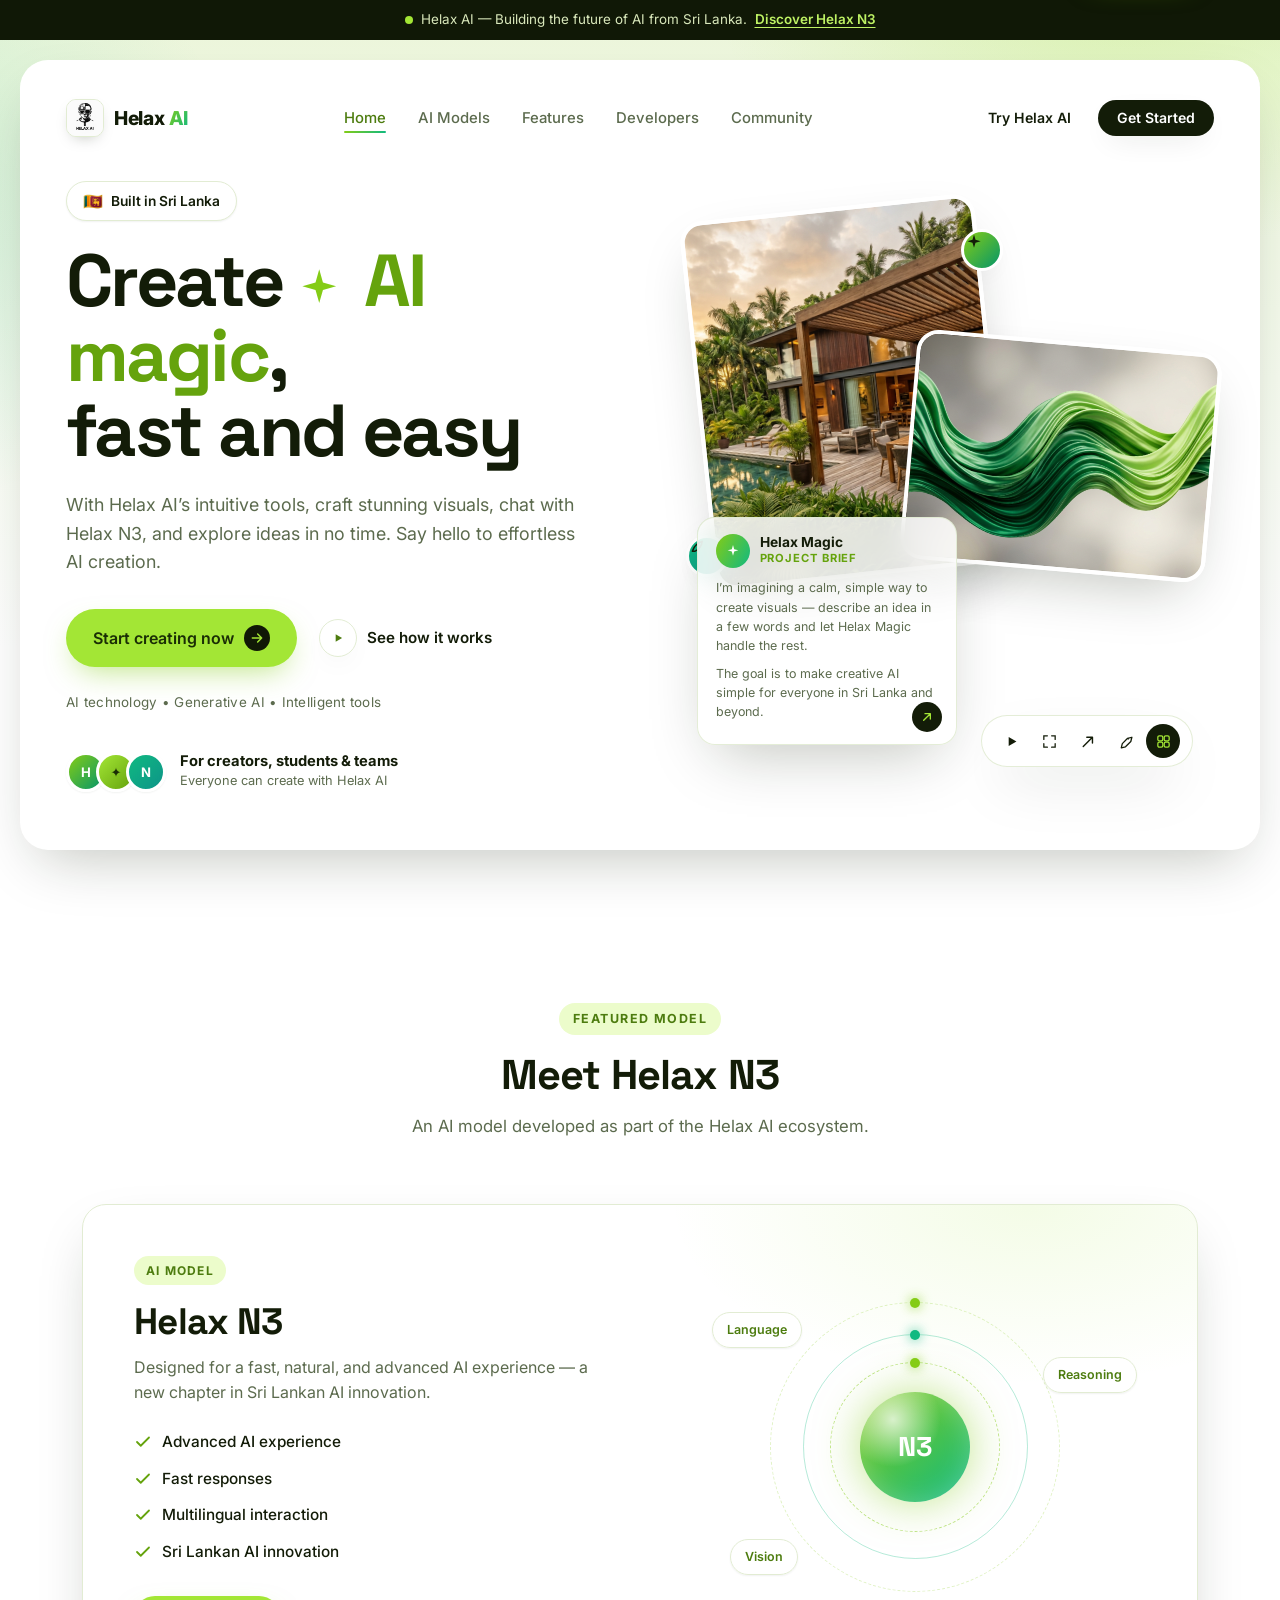
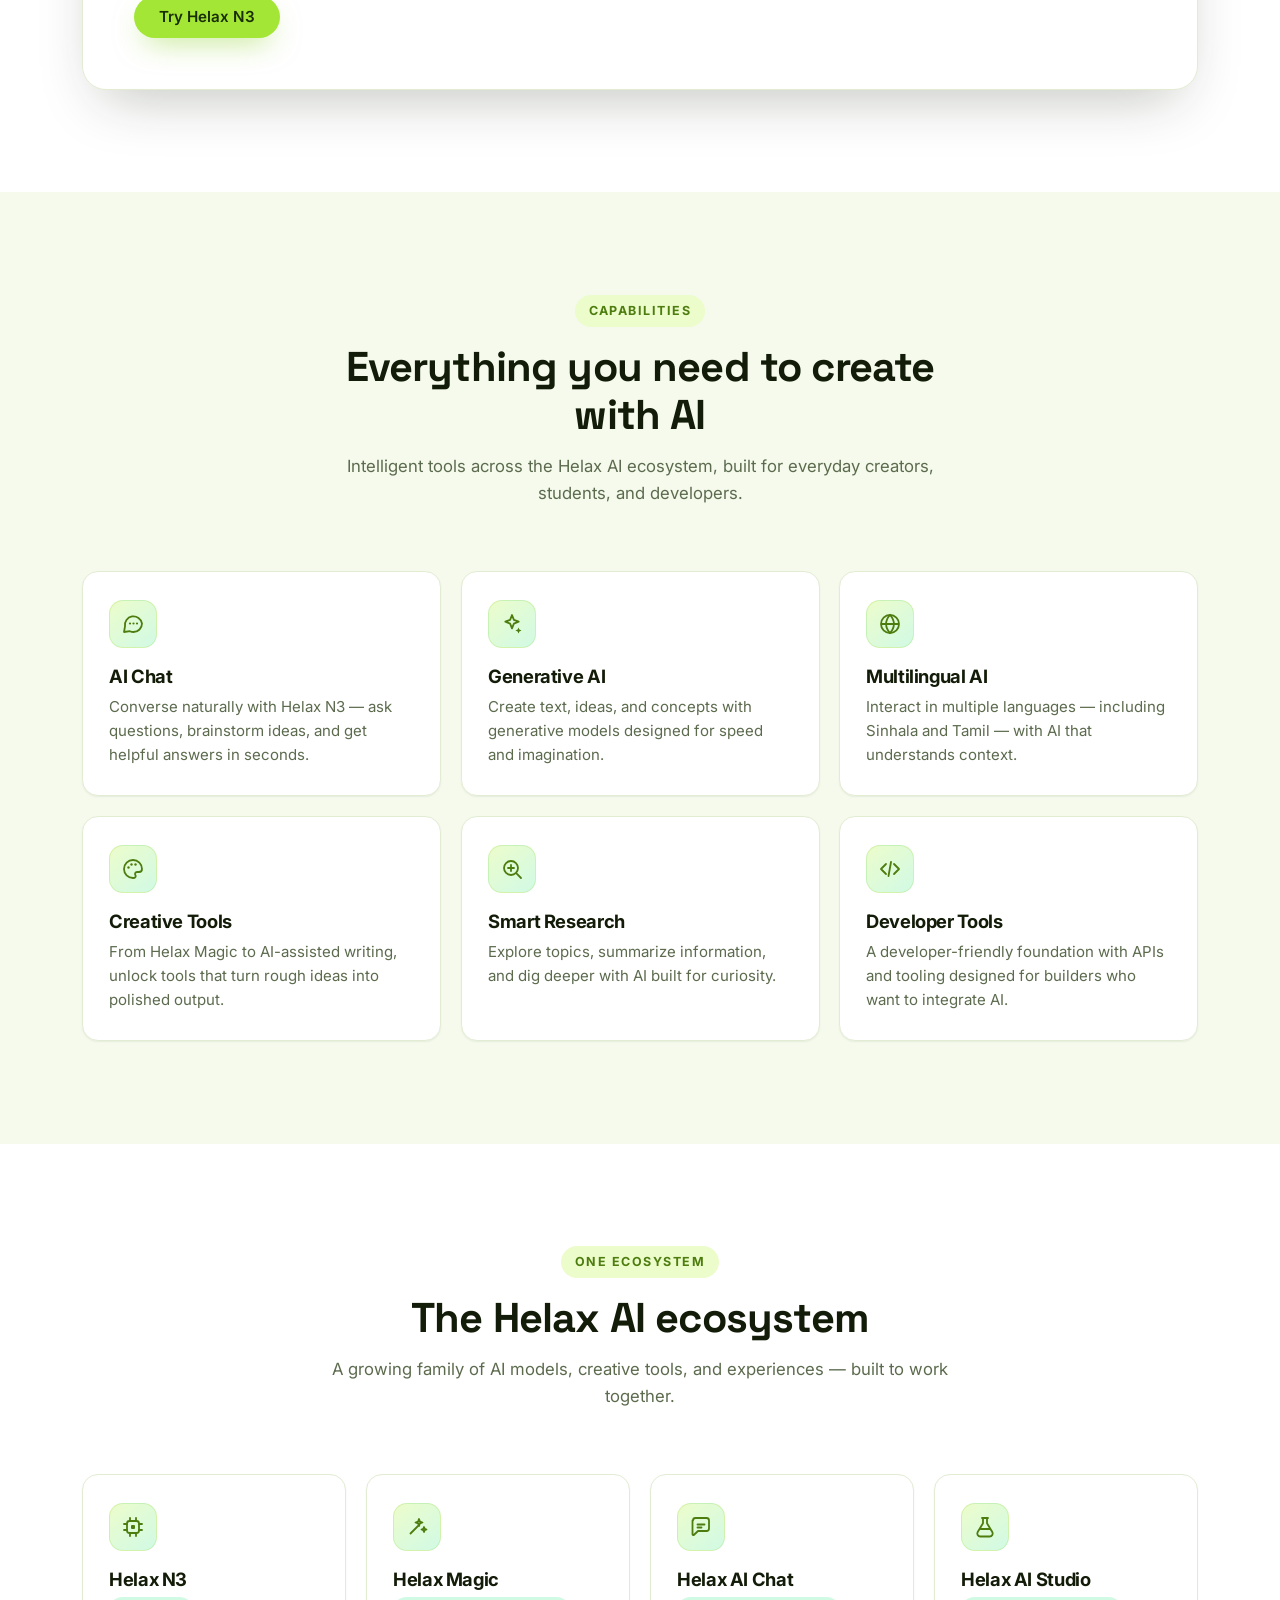
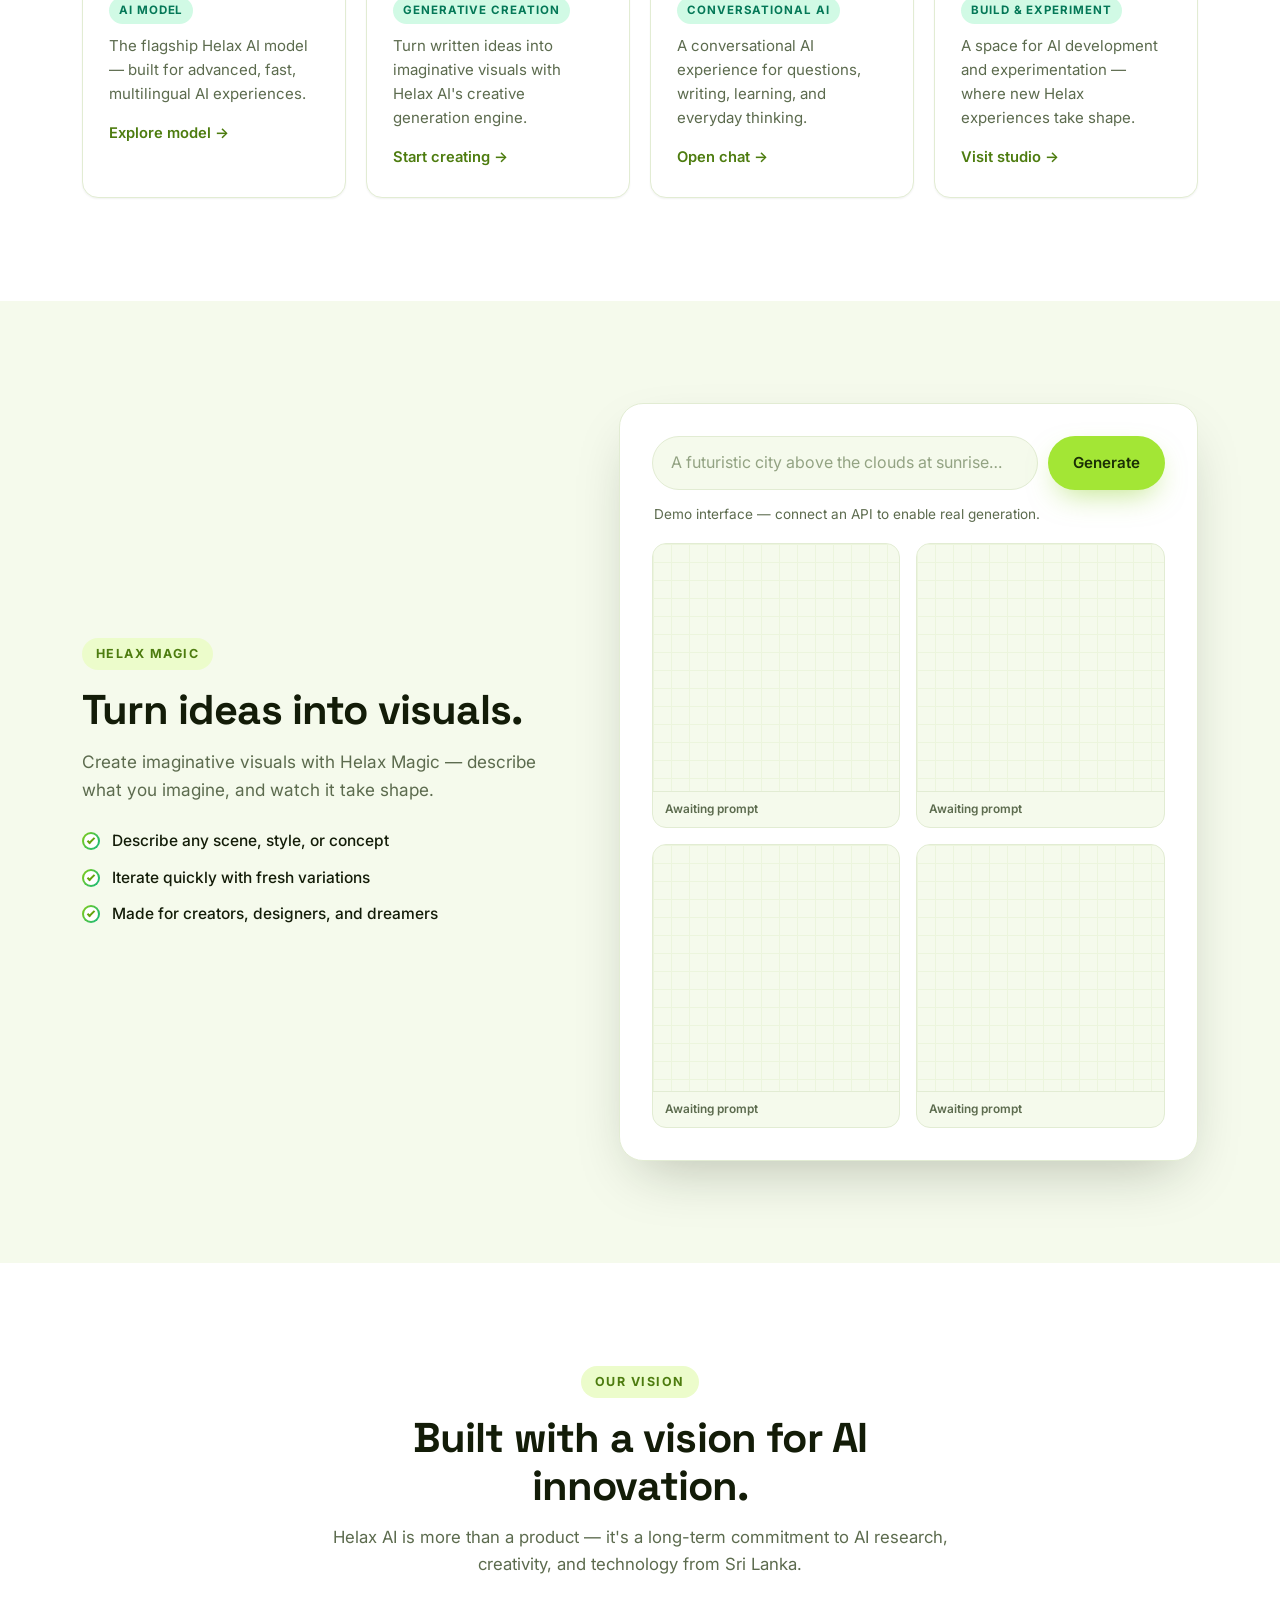
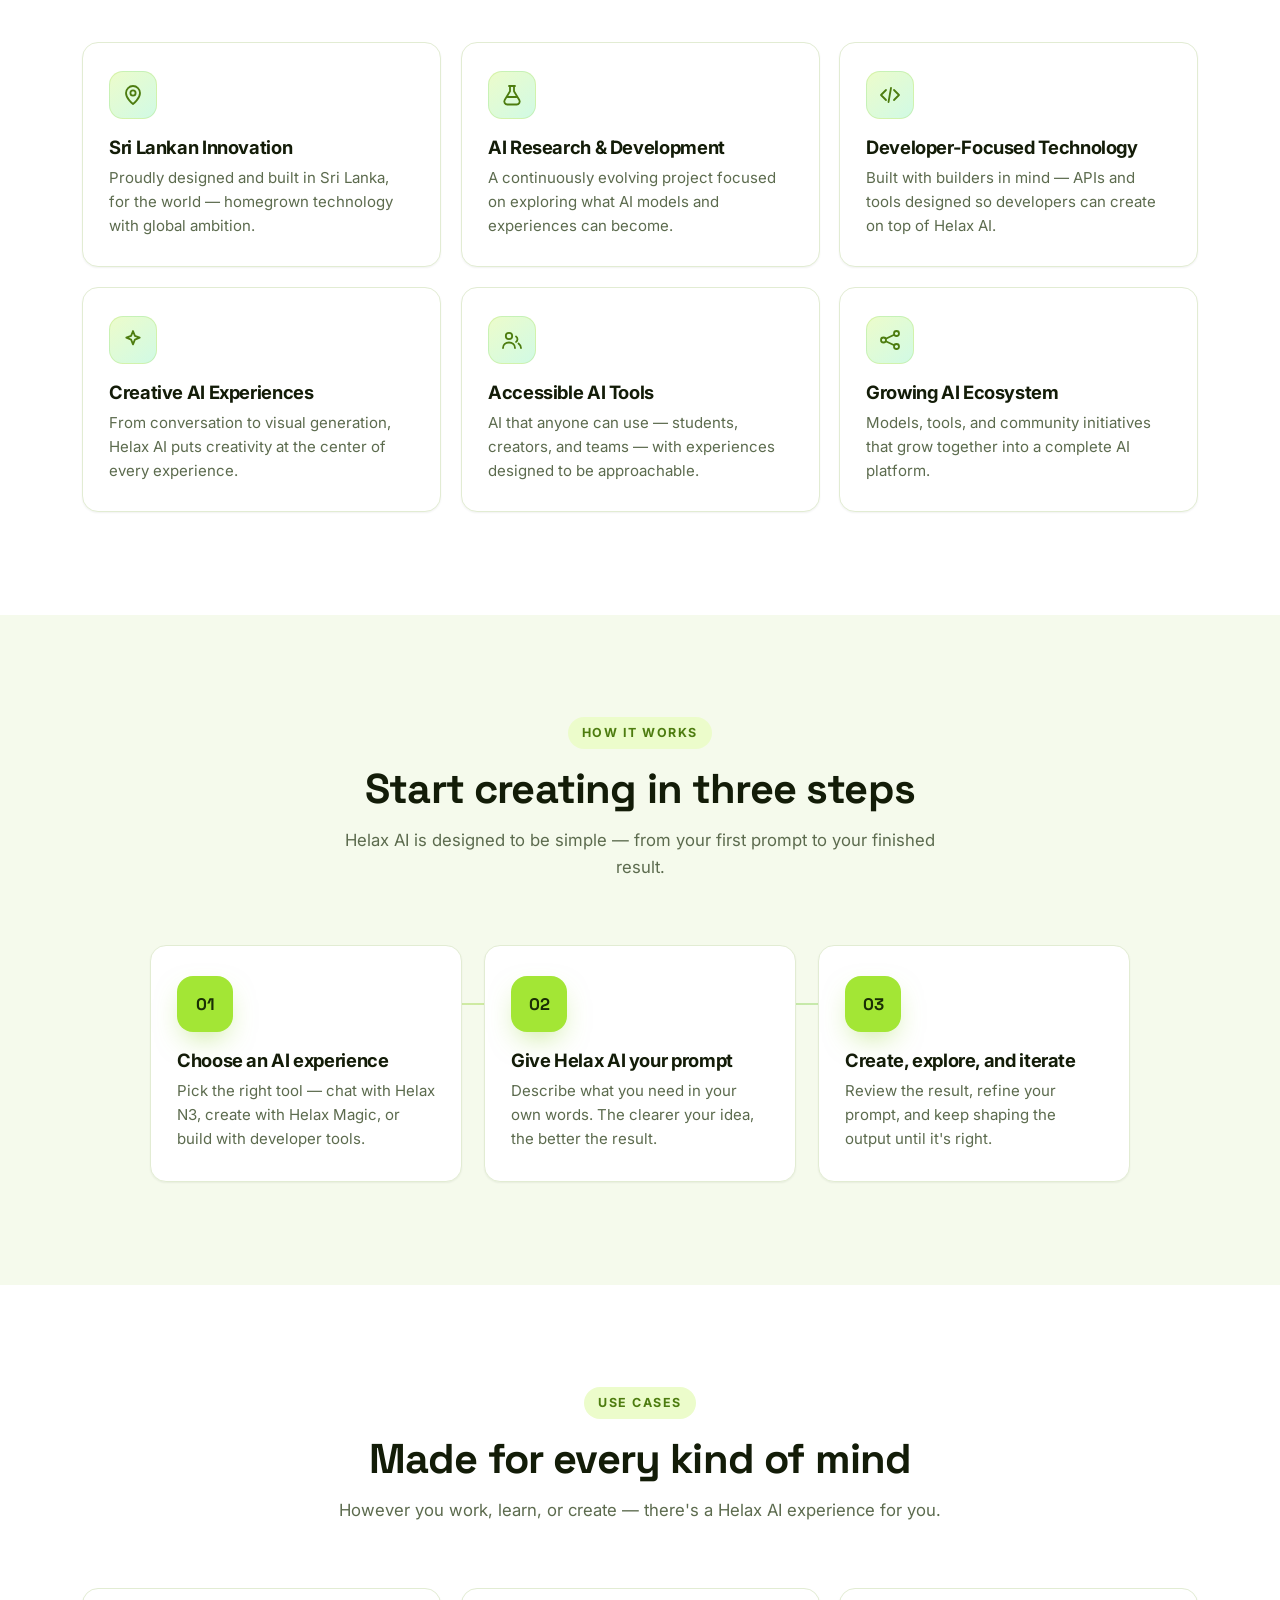
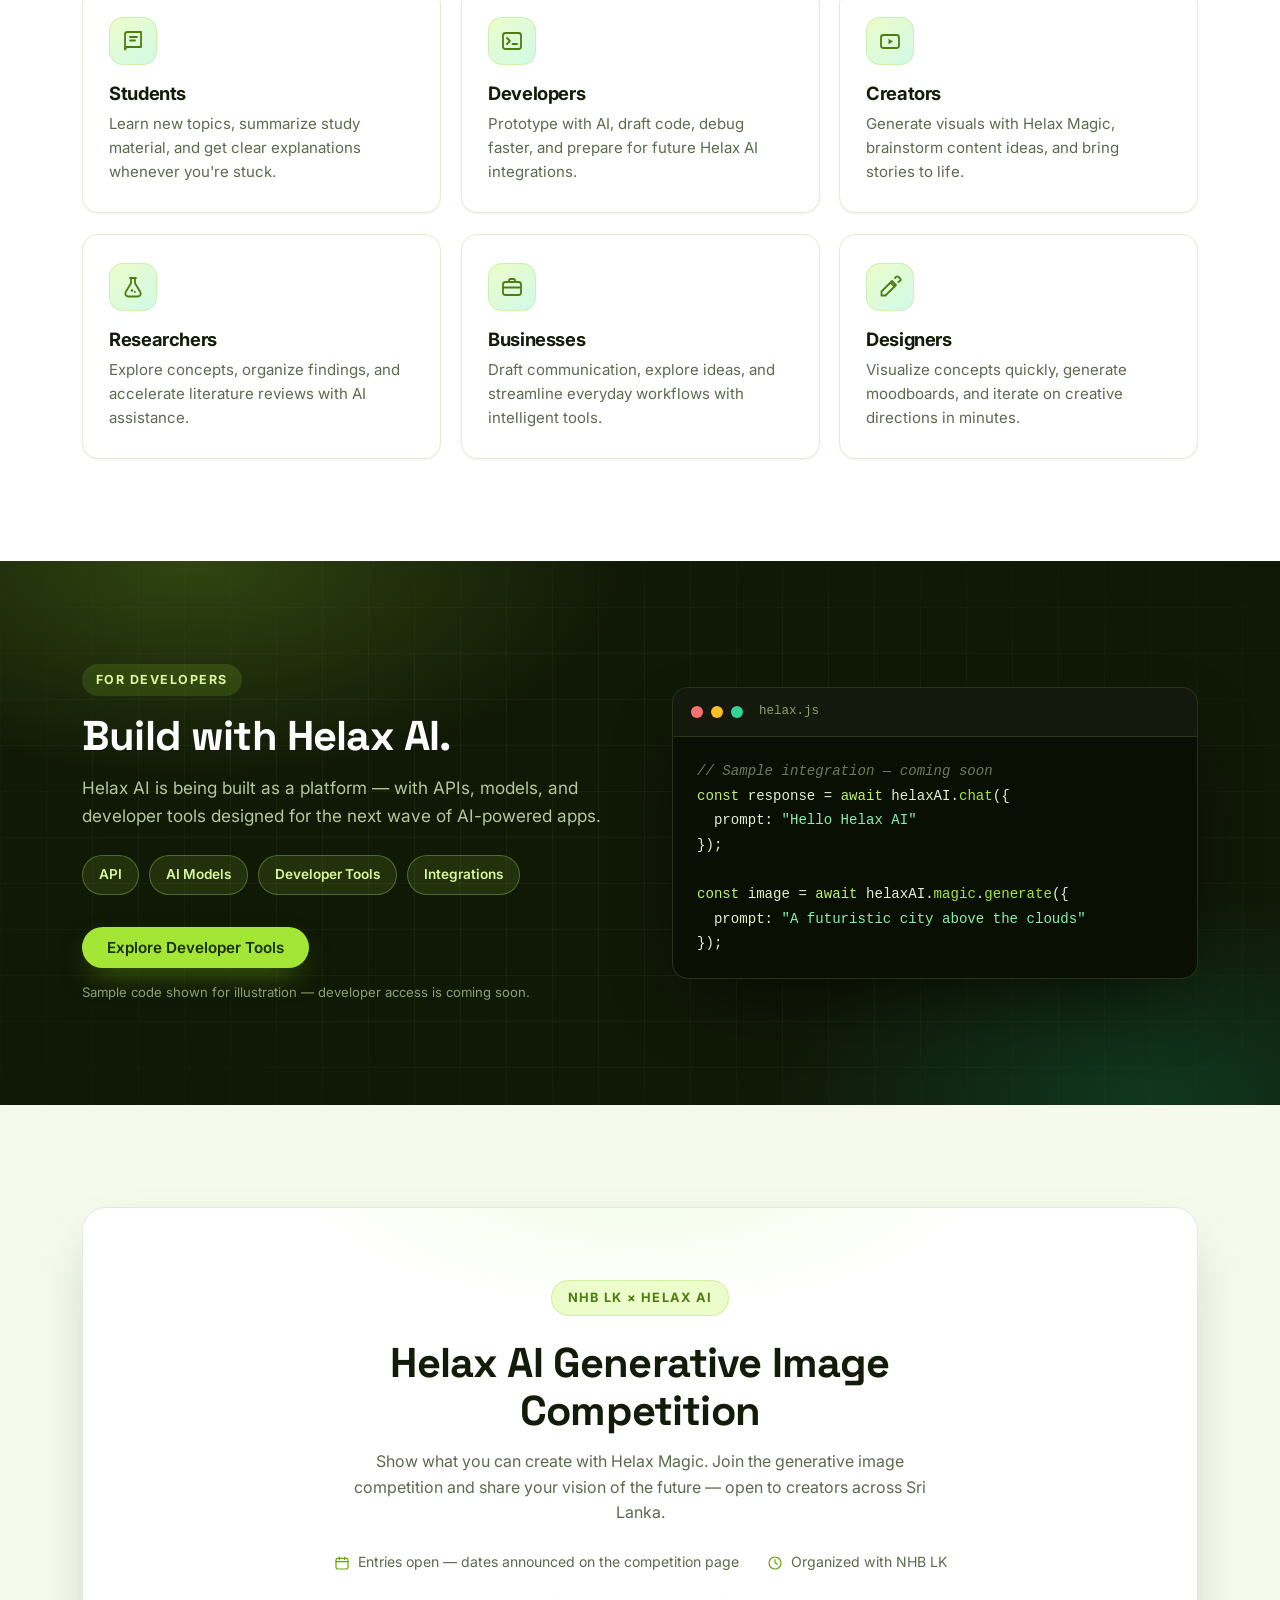
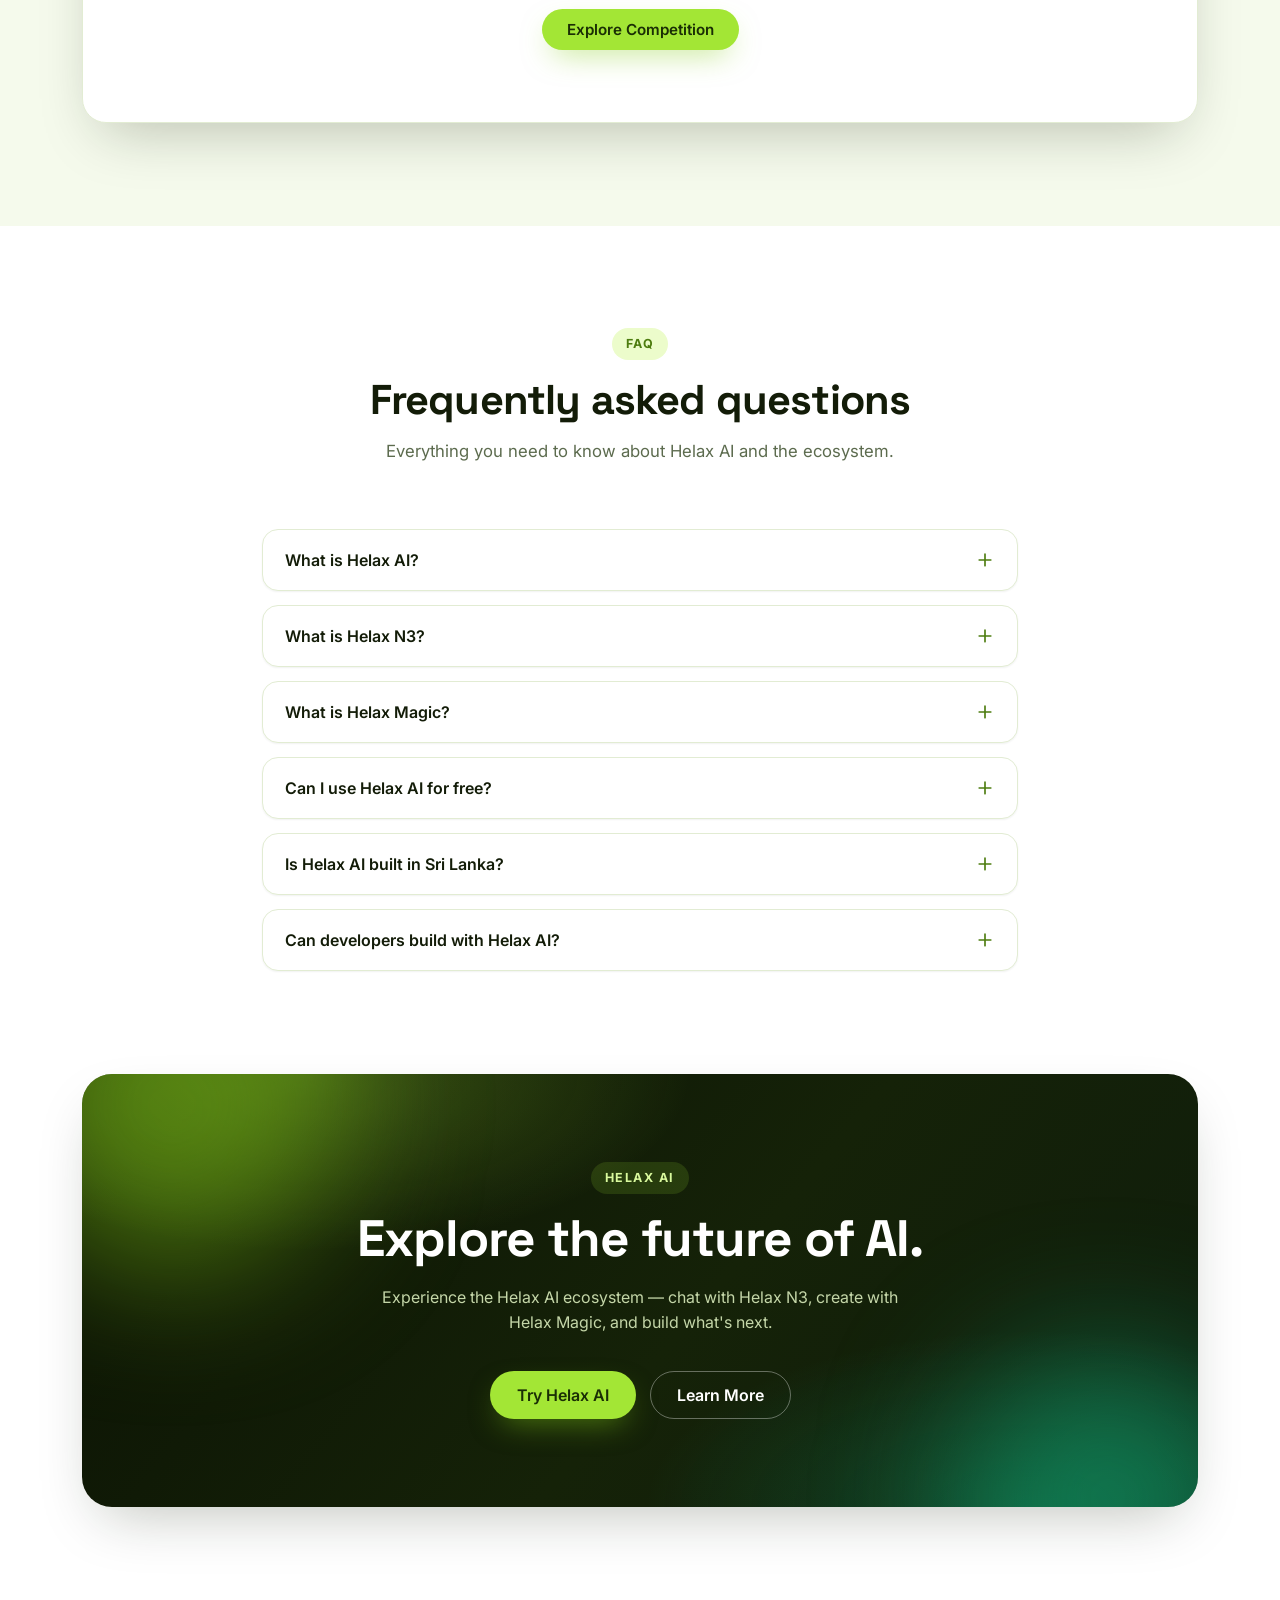
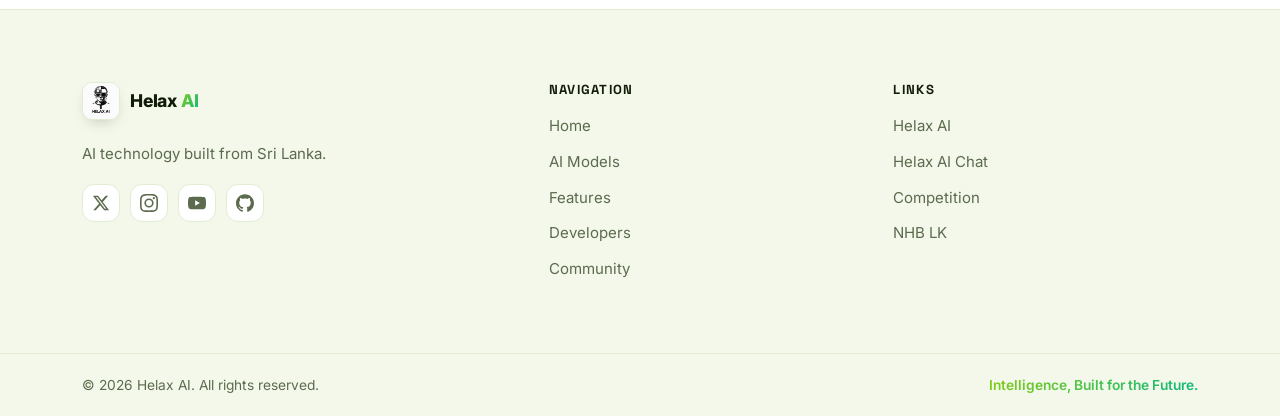
==== commit bafc1a0c: "Add files via upload" ====
--- a/index.html
+++ b/index.html
@@ -17,15 +17,20 @@
   <meta property="og:site_name" content="Helax AI" />
   <meta property="og:title" content="Helax AI — AI Technology Built in Sri Lanka" />
   <meta property="og:description" content="Explore Helax AI, a Sri Lankan AI technology project featuring Helax N3, generative AI, intelligent tools and creative AI experiences." />
+  <meta property="og:image" content="https://helaxai.com/favicon.png" />
+  <meta property="og:image:alt" content="Helax AI logo" />
 
   <!-- ===== Twitter Card ===== -->
   <meta name="twitter:card" content="summary" />
   <meta name="twitter:url" content="https://helaxai.com/" />
   <meta name="twitter:title" content="Helax AI — AI Technology Built in Sri Lanka" />
   <meta name="twitter:description" content="Explore Helax AI, a Sri Lankan AI technology project featuring Helax N3, generative AI, intelligent tools and creative AI experiences." />
-
-  <!-- ===== Favicon (inline SVG, no external file needed) ===== -->
-  <link rel="icon" href="data:image/svg+xml,%3Csvg xmlns='http://www.w3.org/2000/svg' viewBox='0 0 64 64'%3E%3Cdefs%3E%3ClinearGradient id='g' x1='0' y1='0' x2='1' y2='1'%3E%3Cstop offset='0' stop-color='%2384cc16'/%3E%3Cstop offset='1' stop-color='%2310b981'/%3E%3C/linearGradient%3E%3C/defs%3E%3Crect width='64' height='64' rx='16' fill='url(%23g)'/%3E%3Cpath d='M32 10l6 16 16 6-16 6-6 16-6-16-16-6 16-6z' fill='white'/%3E%3C/svg%3E" />
+  <meta name="twitter:image" content="https://helaxai.com/favicon.png" />
+
+  <!-- ===== Favicon (real logo file) ===== -->
+  <link rel="icon" type="image/jpeg" href="favicon.png" />
+  <link rel="shortcut icon" type="image/jpeg" href="favicon.png" />
+  <link rel="apple-touch-icon" href="favicon.png" />
 
   <!-- ===== Fonts (with system fallbacks; page works fully offline) ===== -->
   <link rel="preconnect" href="https://fonts.googleapis.com" />
@@ -44,6 +49,7 @@
         "@id": "https://helaxai.com/#organization",
         "name": "Helax AI",
         "url": "https://helaxai.com/",
+        "logo": "https://helaxai.com/favicon.png",
         "description": "Sri Lankan AI technology project focused on AI models, generative AI, intelligent tools, and AI experiences.",
         "slogan": "Intelligence, Built for the Future."
       },
@@ -79,18 +85,9 @@
   =================================================== -->
   <header class="site-header" id="siteHeader">
     <nav class="nav container" aria-label="Primary navigation">
-      <!-- Brand / logo (pure HTML+CSS mark) -->
+      <!-- Brand / logo -->
       <a href="#home" class="brand" aria-label="Helax AI — home">
-        <svg class="brand-mark" viewBox="0 0 64 64" width="34" height="34" aria-hidden="true" focusable="false">
-          <defs>
-            <linearGradient id="logoGrad" x1="0" y1="0" x2="1" y2="1">
-              <stop offset="0" stop-color="#84cc16" />
-              <stop offset="1" stop-color="#10b981" />
-            </linearGradient>
-          </defs>
-          <rect width="64" height="64" rx="16" fill="url(#logoGrad)" />
-          <path d="M32 10l6 16 16 6-16 6-6 16-6-16-16-6 16-6z" fill="#ffffff" />
-        </svg>
+        <span class="brand-mark" aria-hidden="true"><img src="favicon.png" alt="" /></span>
         <span class="brand-name">Helax&nbsp;<span class="brand-ai">AI</span></span>
       </a>
 
@@ -145,16 +142,7 @@
           <!-- Inner nav row (visible on desktop; mobile uses the sticky header) -->
           <div class="hero-nav">
             <a href="#home" class="brand" aria-label="Helax AI — home">
-              <svg class="brand-mark" viewBox="0 0 64 64" width="34" height="34" aria-hidden="true" focusable="false">
-                <defs>
-                  <linearGradient id="logoGradHero" x1="0" y1="0" x2="1" y2="1">
-                    <stop offset="0" stop-color="#84cc16" />
-                    <stop offset="1" stop-color="#10b981" />
-                  </linearGradient>
-                </defs>
-                <rect width="64" height="64" rx="16" fill="url(#logoGradHero)" />
-                <path d="M32 10l6 16 16 6-16 6-6 16-6-16-16-6 16-6z" fill="#ffffff" />
-              </svg>
+              <span class="brand-mark" aria-hidden="true"><img src="favicon.png" alt="" /></span>
               <span class="brand-name">Helax&nbsp;<span class="brand-ai">AI</span></span>
             </a>
             <ul class="hero-nav-links">
@@ -850,16 +838,7 @@
     <div class="container footer-grid">
       <div class="footer-brand">
         <a href="#home" class="brand brand-footer" aria-label="Helax AI — home">
-          <svg class="brand-mark" viewBox="0 0 64 64" width="30" height="30" aria-hidden="true" focusable="false">
-            <defs>
-              <linearGradient id="logoGradFooter" x1="0" y1="0" x2="1" y2="1">
-                <stop offset="0" stop-color="#84cc16" />
-                <stop offset="1" stop-color="#10b981" />
-              </linearGradient>
-            </defs>
-            <rect width="64" height="64" rx="16" fill="url(#logoGradFooter)" />
-            <path d="M32 10l6 16 16 6-16 6-6 16-6-16-16-6 16-6z" fill="#ffffff" />
-          </svg>
+          <span class="brand-mark" aria-hidden="true"><img src="favicon.png" alt="" /></span>
           <span class="brand-name">Helax&nbsp;<span class="brand-ai">AI</span></span>
         </a>
         <p>AI technology built from Sri Lanka.</p>
--- a/style.css
+++ b/style.css
@@ -482,10 +482,28 @@
   letter-spacing: -0.01em;
 }
 
+/* Real logo file (favicon.png): square frame crops the mark
+   above the baked-in wordmark, which the adjacent text replaces */
 .brand-mark {
-  border-radius: 9px;
-  box-shadow: 0 6px 16px -6px rgba(132, 204, 22, 0.6);
+  position: relative;
+  display: block;
+  width: 38px;
+  height: 38px;
+  border-radius: 10px;
+  overflow: hidden;
+  background: #fff;
+  border: 1px solid var(--border);
+  box-shadow: 0 6px 16px -8px rgba(19, 28, 8, 0.35);
   flex-shrink: 0;
+}
+
+.brand-mark img {
+  position: absolute;
+  left: 50%;
+  top: 0;
+  width: 132%;
+  height: auto;
+  transform: translateX(-50%);
 }
 
 .brand-ai {
